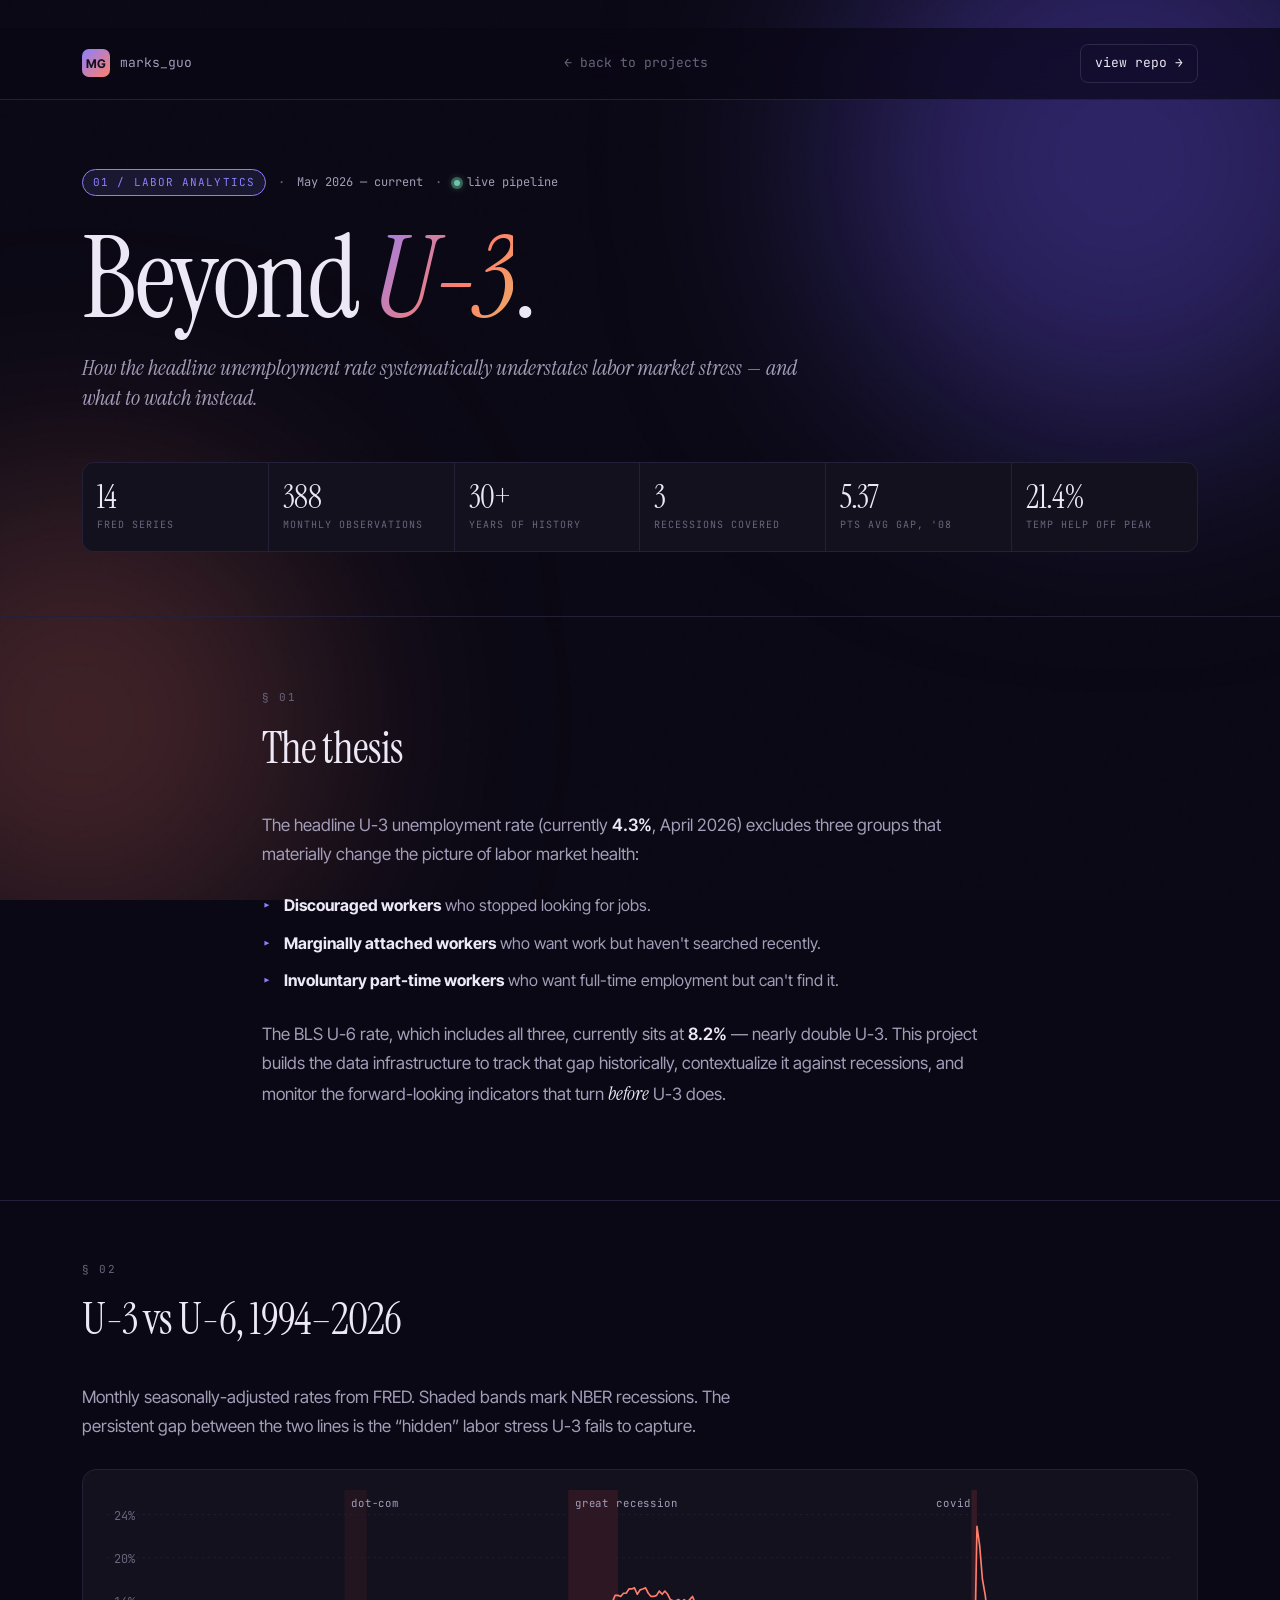
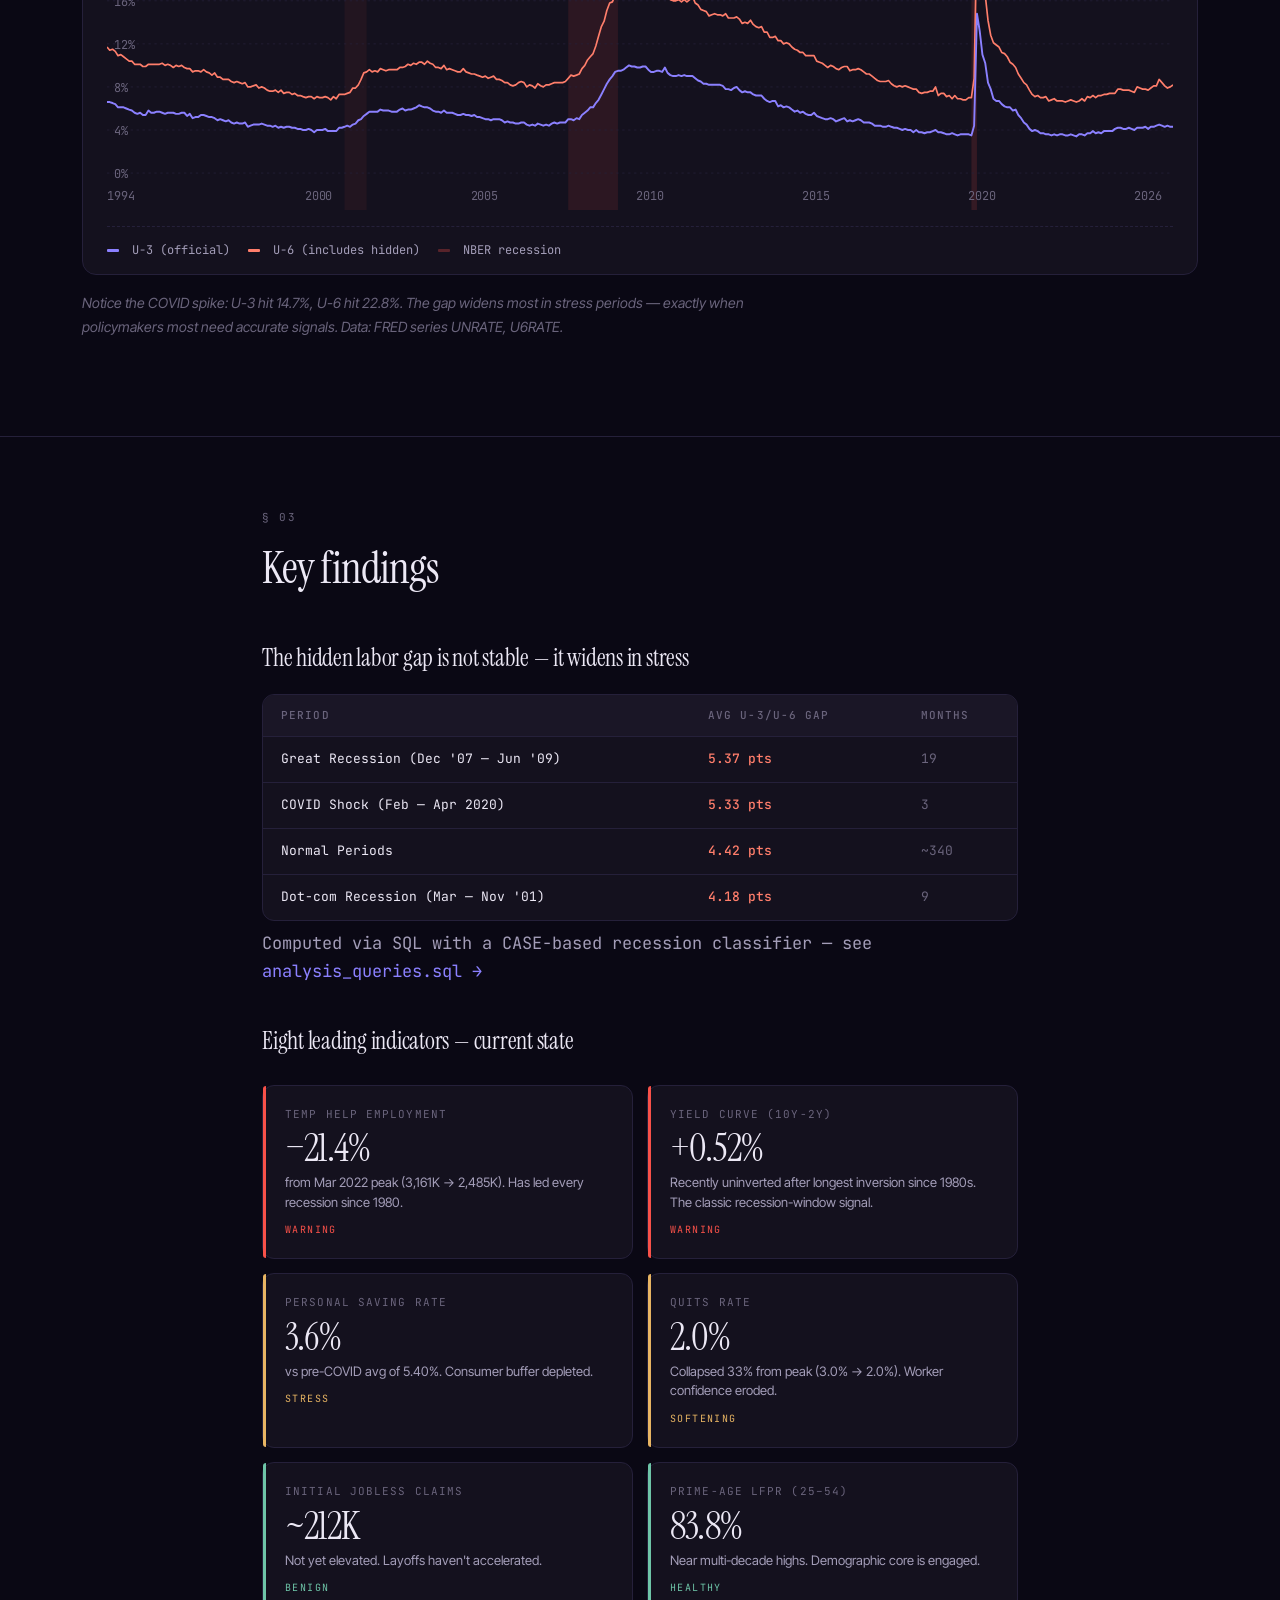
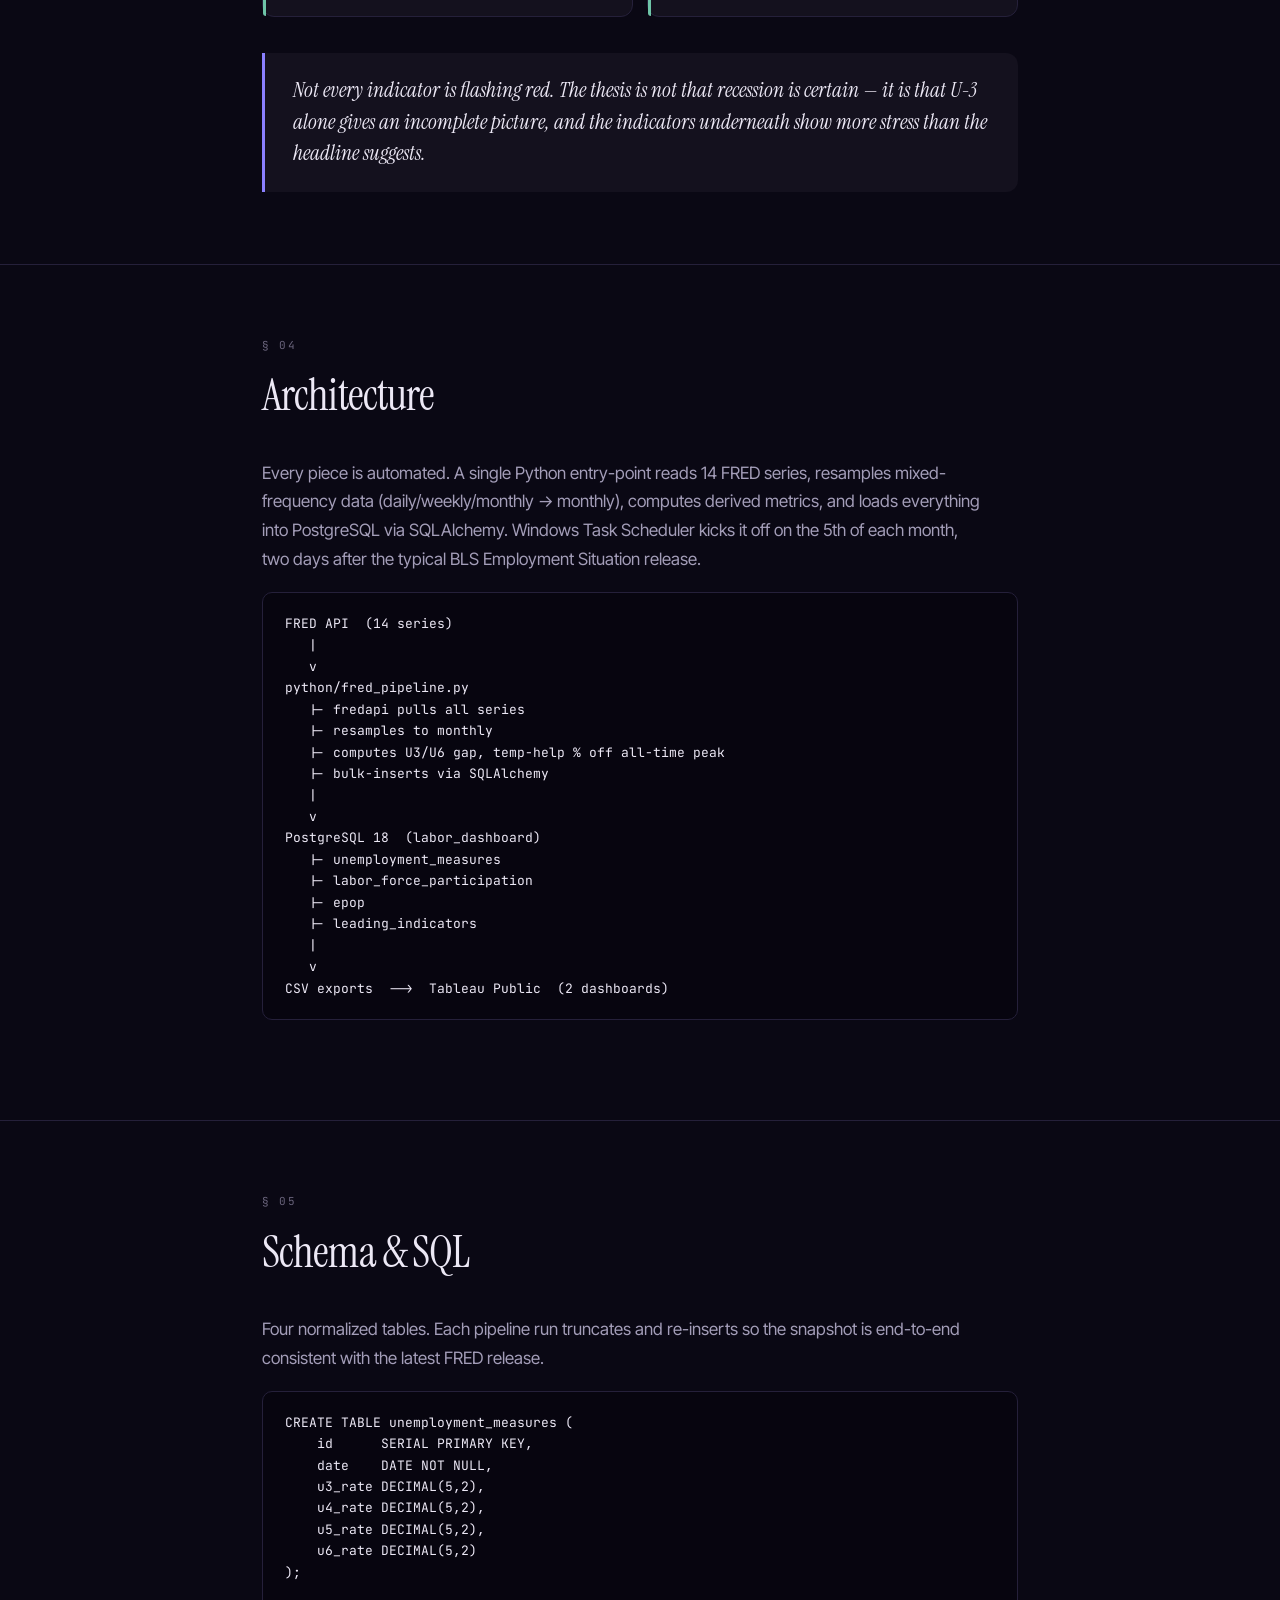
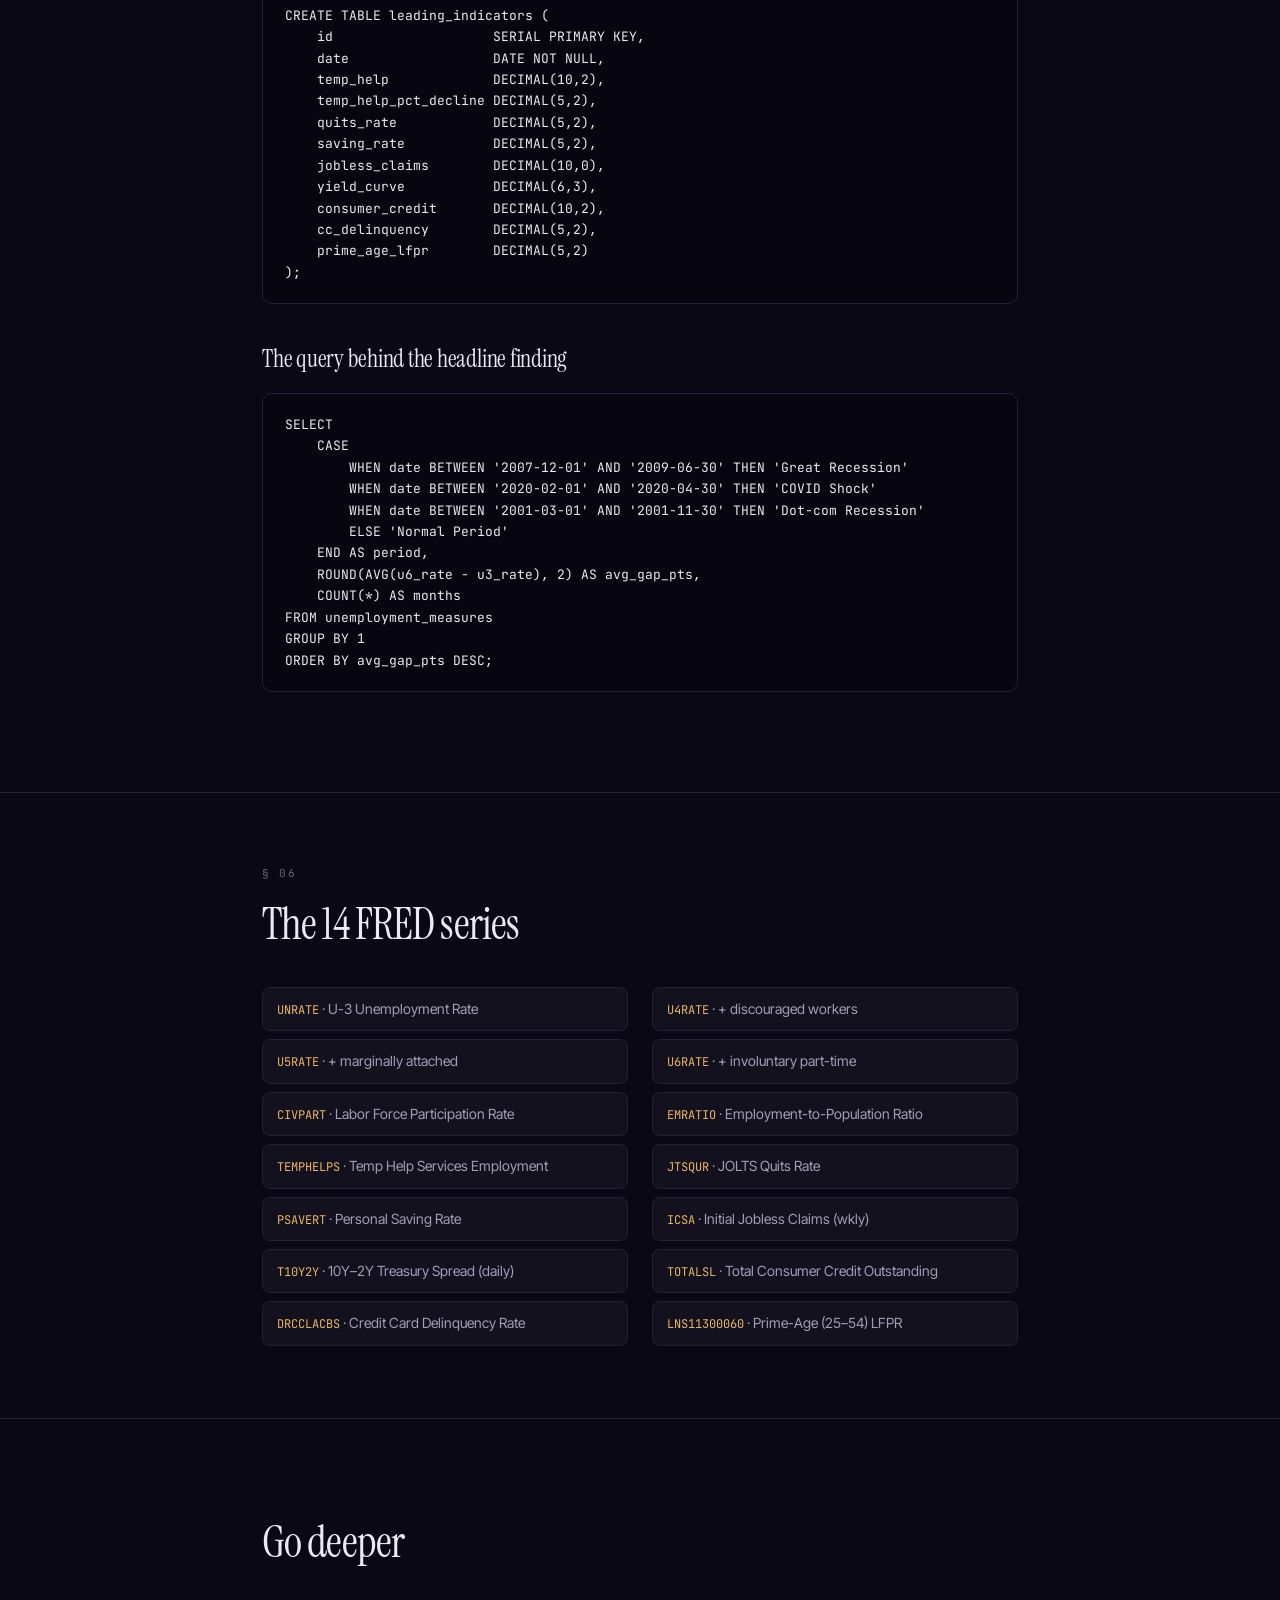
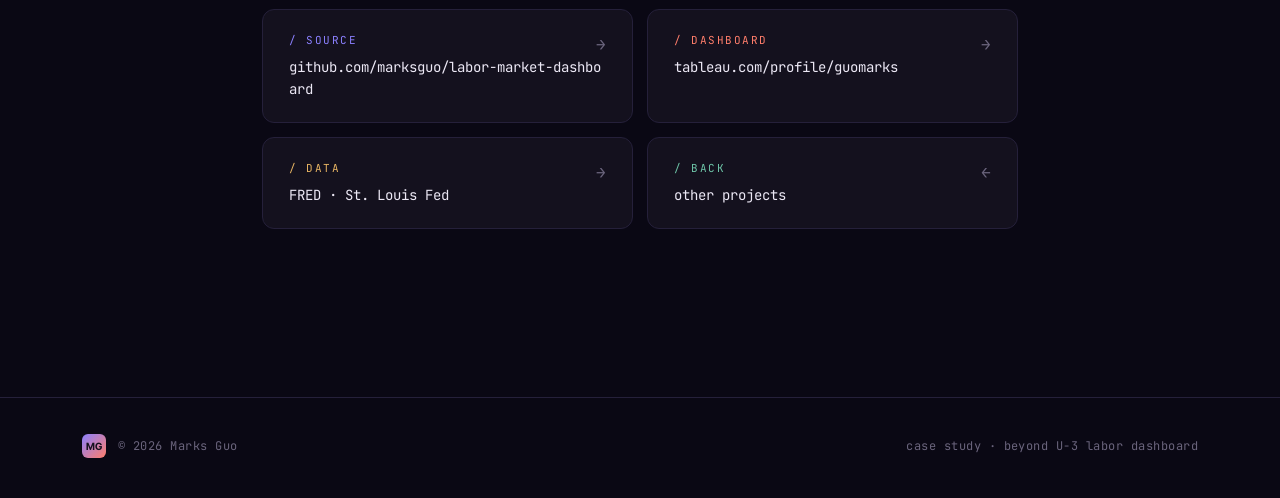
==== labor-dashboard.html @ fbcf2ec6 "Add Labor Dashboard case study + real data sparklines - New labor-dashboard.html case-study page wit" ====
<!doctype html>
<html lang="en">
<head>
<meta charset="utf-8" />
<meta name="viewport" content="width=device-width, initial-scale=1" />
<title>Beyond U-3: Labor Market Dashboard — Marks Guo</title>
<meta name="description" content="Case study: how the U-3 unemployment rate systematically understates labor market stress. Automated FRED → PostgreSQL pipeline tracking 14 economic series across 30+ years." />

<link rel="preconnect" href="https://fonts.googleapis.com" />
<link rel="preconnect" href="https://fonts.gstatic.com" crossorigin />
<link href="https://fonts.googleapis.com/css2?family=Instrument+Serif:ital@0;1&family=Inter+Tight:wght@400;500;600;700;800&family=JetBrains+Mono:wght@400;500;600&display=swap" rel="stylesheet" />
<link rel="stylesheet" href="styles.css" />
<link rel="stylesheet" href="case.css" />
</head>
<body>

<div class="cursor-glow" aria-hidden="true"></div>
<div class="aurora" aria-hidden="true">
  <div class="aurora-blob a"></div>
  <div class="aurora-blob b"></div>
  <div class="aurora-blob c"></div>
</div>
<div class="grain" aria-hidden="true"></div>

<header class="nav">
  <div class="nav-inner">
    <a href="index.html" class="brand">
      <span class="brand-mark">MG</span>
      <span class="brand-name">marks_guo</span>
    </a>
    <nav class="nav-links">
      <a href="index.html#projects">&larr; back to projects</a>
    </nav>
    <a href="https://github.com/marksguo/labor-market-dashboard" class="nav-cta" target="_blank" rel="noopener">
      <span>view repo</span>
      <span class="arrow">&rarr;</span>
    </a>
  </div>
</header>

<main class="case">

  <!-- HERO -->
  <section class="case-hero">
    <div class="container">
      <div class="case-meta">
        <span class="case-tag" style="--accent: #8b80ff;">01 / labor analytics</span>
        <span class="dot-sep">&middot;</span>
        <span>May 2026 &mdash; current</span>
        <span class="dot-sep">&middot;</span>
        <span><span class="pulse-dot mini"></span> live pipeline</span>
      </div>
      <h1 class="case-title">
        Beyond <em>U-3</em>.
      </h1>
      <p class="case-sub">
        How the headline unemployment rate systematically understates
        labor market stress &mdash; and what to watch instead.
      </p>

      <div class="case-stats">
        <div><span class="case-stat-num">14</span><span class="case-stat-lab">FRED series</span></div>
        <div><span class="case-stat-num">388</span><span class="case-stat-lab">monthly observations</span></div>
        <div><span class="case-stat-num">30+</span><span class="case-stat-lab">years of history</span></div>
        <div><span class="case-stat-num">3</span><span class="case-stat-lab">recessions covered</span></div>
        <div><span class="case-stat-num">5.37</span><span class="case-stat-lab">pts avg gap, '08</span></div>
        <div><span class="case-stat-num">21.4%</span><span class="case-stat-lab">temp help off peak</span></div>
      </div>
    </div>
  </section>


  <!-- THESIS -->
  <section class="case-section">
    <div class="container narrow">
      <span class="case-h-num">&sect; 01</span>
      <h2 class="case-h">The thesis</h2>
      <p>
        The headline U-3 unemployment rate (currently <strong>4.3%</strong>, April 2026)
        excludes three groups that materially change the picture of labor market health:
      </p>
      <ul class="case-list">
        <li><strong>Discouraged workers</strong> who stopped looking for jobs.</li>
        <li><strong>Marginally attached workers</strong> who want work but haven't searched recently.</li>
        <li><strong>Involuntary part-time workers</strong> who want full-time employment but can't find it.</li>
      </ul>
      <p>
        The BLS U-6 rate, which includes all three, currently sits at
        <strong>8.2%</strong> &mdash; nearly double U-3. This project builds the data
        infrastructure to track that gap historically, contextualize it against
        recessions, and monitor the forward-looking indicators that turn
        <em>before</em> U-3 does.
      </p>
    </div>
  </section>


  <!-- MAIN CHART: U-3 vs U-6 -->
  <section class="case-section chart-section">
    <div class="container">
      <header class="chart-head">
        <span class="case-h-num">&sect; 02</span>
        <h2 class="case-h">U-3 vs U-6, 1994&ndash;2026</h2>
        <p class="case-sub-small">
          Monthly seasonally-adjusted rates from FRED. Shaded bands mark NBER recessions.
          The persistent gap between the two lines is the &ldquo;hidden&rdquo; labor stress
          U-3 fails to capture.
        </p>
      </header>

      <div class="chart-wrap">
        <svg class="chart" viewBox="0 0 900 260" preserveAspectRatio="none">
          <defs>
            <linearGradient id="u3Grad" x1="0" y1="0" x2="0" y2="1">
              <stop offset="0%" stop-color="#8b80ff" stop-opacity="0.18"/>
              <stop offset="100%" stop-color="#8b80ff" stop-opacity="0"/>
            </linearGradient>
            <linearGradient id="u6Grad" x1="0" y1="0" x2="0" y2="1">
              <stop offset="0%" stop-color="#ff7e6b" stop-opacity="0.22"/>
              <stop offset="100%" stop-color="#ff7e6b" stop-opacity="0"/>
            </linearGradient>
          </defs>

          <!-- recession bands -->
          <g class="recession-bands">
            <rect x="200.5" y="0" width="18.7"  height="260" fill="#f85149" opacity=".06"/>
            <rect x="389.4" y="0" width="42.0"  height="260" fill="#f85149" opacity=".10"/>
            <rect x="729.8" y="0" width="4.7"   height="260" fill="#f85149" opacity=".14"/>
          </g>

          <!-- y-axis gridlines -->
          <g class="grid" stroke="#25203a" stroke-width="0.6" stroke-dasharray="2,3">
            <line x1="0" y1="20"  x2="900" y2="20"/>   <!-- 24 -->
            <line x1="0" y1="55"  x2="900" y2="55"/>   <!-- 20 -->
            <line x1="0" y1="90"  x2="900" y2="90"/>   <!-- 16 -->
            <line x1="0" y1="125" x2="900" y2="125"/>  <!-- 12 -->
            <line x1="0" y1="160" x2="900" y2="160"/>  <!--  8 -->
            <line x1="0" y1="195" x2="900" y2="195"/>  <!--  4 -->
            <line x1="0" y1="230" x2="900" y2="230"/>  <!--  0 -->
          </g>

          <!-- y-axis labels -->
          <g class="axis-labels" font-family="JetBrains Mono, monospace" font-size="10" fill="#6a647c">
            <text x="6" y="24">24%</text>
            <text x="6" y="59">20%</text>
            <text x="6" y="94">16%</text>
            <text x="6" y="129">12%</text>
            <text x="6" y="164">8%</text>
            <text x="6" y="199">4%</text>
            <text x="6" y="234">0%</text>
          </g>

          <!-- x-axis year labels -->
          <g class="axis-labels" font-family="JetBrains Mono, monospace" font-size="10" fill="#6a647c">
            <text x="0"   y="252">1994</text>
            <text x="167" y="252">2000</text>
            <text x="307" y="252">2005</text>
            <text x="447" y="252">2010</text>
            <text x="587" y="252">2015</text>
            <text x="727" y="252">2020</text>
            <text x="867" y="252">2026</text>
          </g>

          <!-- recession labels -->
          <g class="recession-labels" font-family="JetBrains Mono, monospace" font-size="9" fill="#a39db8">
            <text x="206" y="14">dot-com</text>
            <text x="395" y="14">great recession</text>
            <text x="700" y="14">covid</text>
          </g>

          <!-- U-6 line (drawn first, behind U-3) -->
          <path class="chart-line-u6"
                d="M0.0,127.6 L2.3,130.2 L4.7,129.4 L7.0,131.1 L9.3,134.6 L11.7,133.8 L14.0,135.5 L16.3,137.2 L18.7,139.0 L21.0,139.0 L23.3,141.6 L25.6,141.6 L28.0,141.6 L30.3,143.4 L32.6,143.4 L35.0,141.6 L37.3,141.6 L39.6,141.6 L42.0,141.6 L44.3,141.6 L46.6,140.8 L49.0,142.5 L51.3,141.6 L53.6,142.5 L56.0,144.2 L58.3,142.5 L60.6,143.4 L63.0,142.5 L65.3,144.2 L67.6,145.1 L69.9,145.1 L72.3,147.8 L74.6,146.9 L76.9,146.9 L79.3,147.8 L81.6,146.0 L83.9,147.8 L86.3,148.6 L88.6,150.4 L90.9,148.6 L93.3,152.1 L95.6,152.1 L97.9,153.9 L100.3,153.9 L102.6,153.9 L104.9,155.6 L107.3,156.5 L109.6,155.6 L111.9,156.5 L114.2,157.4 L116.6,156.5 L118.9,160.0 L121.2,160.0 L123.6,159.1 L125.9,158.3 L128.2,160.9 L130.6,160.0 L132.9,160.9 L135.2,162.6 L137.6,163.5 L139.9,163.5 L142.2,162.6 L144.6,164.4 L146.9,162.6 L149.2,165.2 L151.6,164.4 L153.9,164.4 L156.2,166.1 L158.5,165.2 L160.9,167.0 L163.2,167.0 L165.5,167.9 L167.9,168.7 L170.2,167.9 L172.5,167.9 L174.9,169.6 L177.2,167.9 L179.5,168.7 L181.9,168.7 L184.2,167.9 L186.5,168.7 L188.9,170.5 L191.2,167.9 L193.5,169.6 L195.9,166.1 L198.2,166.1 L200.5,166.1 L202.8,165.2 L205.2,164.4 L207.5,160.9 L209.8,160.9 L212.2,158.3 L214.5,153.9 L216.8,148.6 L219.2,147.8 L221.5,146.0 L223.8,147.8 L226.2,146.9 L228.5,147.8 L230.8,145.1 L233.2,146.0 L235.5,146.9 L237.8,146.0 L240.2,146.0 L242.5,146.0 L244.8,146.0 L247.2,144.2 L249.5,144.2 L251.8,143.4 L254.1,141.6 L256.5,142.5 L258.8,140.8 L261.1,141.6 L263.5,139.9 L265.8,139.9 L268.1,141.6 L270.5,139.0 L272.8,140.8 L275.1,141.6 L277.5,144.2 L279.8,144.2 L282.1,145.1 L284.5,142.5 L286.8,146.0 L289.1,145.1 L291.5,146.0 L293.8,146.9 L296.1,147.8 L298.4,147.8 L300.8,145.1 L303.1,147.8 L305.4,148.6 L307.8,149.5 L310.1,149.5 L312.4,150.4 L314.8,151.2 L317.1,152.1 L319.4,151.2 L321.8,153.0 L324.1,152.1 L326.4,151.2 L328.8,153.9 L331.1,153.9 L333.4,154.8 L335.8,156.5 L338.1,156.5 L340.4,158.3 L342.7,159.1 L345.1,158.3 L347.4,156.5 L349.7,155.6 L352.1,156.5 L354.4,160.0 L356.7,158.3 L359.1,159.1 L361.4,160.9 L363.7,157.4 L366.1,159.1 L368.4,160.0 L370.7,158.3 L373.1,158.3 L375.4,157.4 L377.7,156.5 L380.1,156.5 L382.4,156.5 L384.7,156.5 L387.0,155.6 L389.4,153.0 L391.7,150.4 L394.0,151.2 L396.4,150.4 L398.7,149.5 L401.0,145.1 L403.4,142.5 L405.7,138.1 L408.0,135.5 L410.4,132.9 L412.7,126.8 L415.0,118.9 L417.4,111.0 L419.7,106.6 L422.0,97.9 L424.4,91.8 L426.7,90.9 L429.0,85.6 L431.3,85.6 L433.7,86.5 L436.0,83.9 L438.3,83.9 L440.7,80.4 L443.0,80.4 L445.3,79.5 L447.7,84.7 L450.0,81.2 L452.3,80.4 L454.7,79.5 L457.0,83.9 L459.3,86.5 L461.7,86.5 L464.0,85.6 L466.3,82.1 L468.7,84.7 L471.0,82.1 L473.3,84.7 L475.6,89.1 L478.0,90.0 L480.3,90.0 L482.6,89.1 L485.0,90.9 L487.3,89.1 L489.6,90.9 L492.0,89.1 L494.3,86.5 L496.6,91.8 L499.0,93.5 L501.3,97.0 L503.6,97.9 L506.0,98.8 L508.3,102.3 L510.6,101.4 L513.0,100.5 L515.3,101.4 L517.6,101.4 L519.9,102.3 L522.3,100.5 L524.6,104.0 L526.9,104.0 L529.3,104.0 L531.6,103.1 L533.9,104.9 L536.3,108.4 L538.6,107.5 L540.9,108.4 L543.3,105.8 L545.6,109.2 L547.9,111.0 L550.3,111.9 L552.6,111.0 L554.9,115.4 L557.3,115.4 L559.6,119.8 L561.9,119.8 L564.2,118.9 L566.6,122.4 L568.9,122.4 L571.2,125.0 L573.6,124.1 L575.9,125.0 L578.2,127.6 L580.6,129.4 L582.9,130.2 L585.2,132.0 L587.6,132.0 L589.9,134.6 L592.2,134.6 L594.6,134.6 L596.9,134.6 L599.2,139.0 L601.6,139.9 L603.9,140.8 L606.2,142.5 L608.5,144.2 L610.9,142.5 L613.2,143.4 L615.5,145.1 L617.9,146.0 L620.2,144.2 L622.5,143.4 L624.9,143.4 L627.2,146.9 L629.5,146.0 L631.9,146.0 L634.2,145.1 L636.5,146.0 L638.9,147.8 L641.2,149.5 L643.5,149.5 L645.9,151.2 L648.2,153.0 L650.5,154.8 L652.8,155.6 L655.2,155.6 L657.5,155.6 L659.8,154.8 L662.2,157.4 L664.5,159.1 L666.8,160.0 L669.2,159.1 L671.5,160.0 L673.8,159.1 L676.2,160.0 L678.5,160.9 L680.8,161.8 L683.2,161.8 L685.5,164.4 L687.8,165.2 L690.2,164.4 L692.5,164.4 L694.8,163.5 L697.2,163.5 L699.5,160.0 L701.8,167.0 L704.1,165.2 L706.5,165.2 L708.8,167.9 L711.1,167.0 L713.5,169.6 L715.8,167.0 L718.1,169.6 L720.5,169.6 L722.8,170.5 L725.1,170.5 L727.5,168.7 L729.8,168.7 L732.1,153.0 L734.5,29.6 L736.8,45.4 L739.1,72.5 L741.5,85.6 L743.8,105.8 L746.1,118.0 L748.4,124.1 L750.8,125.9 L753.1,127.6 L755.4,132.0 L757.8,132.9 L760.1,135.5 L762.4,139.9 L764.8,141.6 L767.1,144.2 L769.4,149.5 L771.8,153.0 L774.1,156.5 L776.4,158.3 L778.8,162.6 L781.1,166.1 L783.4,167.9 L785.8,167.0 L788.1,168.7 L790.4,168.7 L792.7,167.9 L795.1,171.4 L797.4,170.5 L799.7,169.6 L802.1,171.4 L804.4,171.4 L806.7,171.4 L809.1,172.3 L811.4,171.4 L813.7,170.5 L816.1,171.4 L818.4,172.3 L820.7,171.4 L823.1,169.6 L825.4,171.4 L827.7,167.9 L830.1,168.7 L832.4,167.0 L834.7,168.7 L837.0,167.0 L839.4,167.0 L841.7,166.1 L844.0,166.1 L846.4,165.2 L848.7,165.2 L851.0,165.2 L853.4,161.8 L855.7,161.8 L858.0,162.6 L860.4,162.6 L862.7,162.6 L865.0,163.5 L867.4,164.4 L869.7,160.0 L872.0,160.9 L874.4,161.8 L876.7,161.8 L879.0,162.6 L881.3,160.9 L883.7,159.1 L886.0,159.1 L888.3,153.9 L890.7,156.5 L893.0,159.1 L895.3,160.9 L897.7,160.0 L900.0,158.3"
                fill="none" stroke="#ff7e6b" stroke-width="1.4" stroke-linejoin="round" />

          <!-- U-3 line -->
          <path class="chart-line-u3"
                d="M0.0,172.3 L2.3,172.3 L4.7,173.1 L7.0,174.0 L9.3,176.6 L11.7,176.6 L14.0,176.6 L16.3,177.5 L18.7,178.4 L21.0,179.2 L23.3,181.0 L25.6,181.9 L28.0,181.0 L30.3,182.8 L32.6,182.8 L35.0,179.2 L37.3,181.0 L39.6,181.0 L42.0,180.1 L44.3,180.1 L46.6,181.0 L49.0,181.9 L51.3,181.0 L53.6,181.0 L56.0,181.0 L58.3,181.9 L60.6,181.9 L63.0,181.0 L65.3,181.0 L67.6,183.6 L69.9,181.9 L72.3,185.4 L74.6,184.5 L76.9,184.5 L79.3,182.8 L81.6,182.8 L83.9,183.6 L86.3,184.5 L88.6,184.5 L90.9,185.4 L93.3,187.1 L95.6,186.2 L97.9,187.1 L100.3,188.0 L102.6,187.1 L104.9,188.9 L107.3,189.8 L109.6,188.9 L111.9,189.8 L114.2,189.8 L116.6,188.9 L118.9,192.4 L121.2,191.5 L123.6,190.6 L125.9,190.6 L128.2,190.6 L130.6,189.8 L132.9,190.6 L135.2,191.5 L137.6,191.5 L139.9,192.4 L142.2,191.5 L144.6,193.2 L146.9,192.4 L149.2,193.2 L151.6,192.4 L153.9,192.4 L156.2,193.2 L158.5,193.2 L160.9,194.1 L163.2,194.1 L165.5,195.0 L167.9,195.0 L170.2,194.1 L172.5,195.0 L174.9,196.8 L177.2,195.0 L179.5,195.0 L181.9,195.0 L184.2,194.1 L186.5,195.9 L188.9,195.9 L191.2,195.9 L193.5,195.9 L195.9,193.2 L198.2,193.2 L200.5,192.4 L202.8,191.5 L205.2,192.4 L207.5,190.6 L209.8,189.8 L212.2,187.1 L214.5,186.2 L216.8,183.6 L219.2,181.9 L221.5,180.1 L223.8,180.1 L226.2,180.1 L228.5,180.1 L230.8,178.4 L233.2,179.2 L235.5,179.2 L237.8,179.2 L240.2,180.1 L242.5,180.1 L244.8,180.1 L247.2,178.4 L249.5,177.5 L251.8,179.2 L254.1,178.4 L256.5,178.4 L258.8,177.5 L261.1,176.6 L263.5,174.9 L265.8,175.8 L268.1,176.6 L270.5,176.6 L272.8,177.5 L275.1,179.2 L277.5,180.1 L279.8,180.1 L282.1,181.0 L284.5,179.2 L286.8,181.0 L289.1,181.0 L291.5,181.0 L293.8,181.9 L296.1,182.8 L298.4,182.8 L300.8,181.9 L303.1,182.8 L305.4,182.8 L307.8,183.6 L310.1,182.8 L312.4,184.5 L314.8,184.5 L317.1,185.4 L319.4,186.2 L321.8,186.2 L324.1,187.1 L326.4,186.2 L328.8,186.2 L331.1,186.2 L333.4,187.1 L335.8,188.9 L338.1,188.0 L340.4,188.9 L342.7,188.9 L345.1,189.8 L347.4,189.8 L349.7,188.9 L352.1,188.9 L354.4,190.6 L356.7,191.5 L359.1,190.6 L361.4,191.5 L363.7,189.8 L366.1,190.6 L368.4,191.5 L370.7,190.6 L373.1,191.5 L375.4,189.8 L377.7,188.9 L380.1,189.8 L382.4,188.9 L384.7,188.9 L387.0,188.9 L389.4,186.2 L391.7,186.2 L394.0,187.1 L396.4,185.4 L398.7,186.2 L401.0,182.8 L403.4,181.0 L405.7,179.2 L408.0,176.6 L410.4,176.6 L412.7,173.1 L415.0,170.5 L417.4,166.1 L419.7,161.8 L422.0,157.4 L424.4,153.9 L426.7,151.2 L429.0,147.8 L431.3,146.9 L433.7,146.9 L436.0,146.0 L438.3,144.2 L440.7,142.5 L443.0,143.4 L445.3,143.4 L447.7,144.2 L450.0,144.2 L452.3,143.4 L454.7,143.4 L457.0,146.0 L459.3,147.8 L461.7,147.8 L464.0,146.9 L466.3,146.9 L468.7,147.8 L471.0,144.2 L473.3,148.6 L475.6,150.4 L478.0,151.2 L480.3,151.2 L482.6,150.4 L485.0,151.2 L487.3,150.4 L489.6,151.2 L492.0,151.2 L494.3,151.2 L496.6,153.0 L499.0,154.8 L501.3,155.6 L503.6,157.4 L506.0,157.4 L508.3,158.3 L510.6,158.3 L513.0,158.3 L515.3,158.3 L517.6,158.3 L519.9,159.1 L522.3,161.8 L524.6,161.8 L526.9,162.6 L529.3,160.9 L531.6,160.0 L533.9,162.6 L536.3,164.4 L538.6,163.5 L540.9,164.4 L543.3,164.4 L545.6,166.1 L547.9,167.0 L550.3,167.0 L552.6,167.0 L554.9,169.6 L557.3,171.4 L559.6,172.3 L561.9,171.4 L564.2,171.4 L566.6,175.8 L568.9,174.9 L571.2,176.6 L573.6,175.8 L575.9,176.6 L578.2,178.4 L580.6,180.1 L582.9,179.2 L585.2,181.0 L587.6,180.1 L589.9,181.9 L592.2,182.8 L594.6,182.8 L596.9,181.0 L599.2,183.6 L601.6,184.5 L603.9,185.4 L606.2,186.2 L608.5,186.2 L610.9,185.4 L613.2,186.2 L615.5,188.0 L617.9,187.1 L620.2,186.2 L622.5,185.4 L624.9,188.0 L627.2,187.1 L629.5,188.0 L631.9,187.1 L634.2,186.2 L636.5,187.1 L638.9,188.9 L641.2,188.9 L643.5,188.9 L645.9,189.8 L648.2,191.5 L650.5,191.5 L652.8,191.5 L655.2,192.4 L657.5,192.4 L659.8,191.5 L662.2,192.4 L664.5,193.2 L666.8,193.2 L669.2,194.1 L671.5,195.0 L673.8,194.1 L676.2,195.0 L678.5,195.0 L680.8,196.8 L683.2,195.0 L685.5,196.8 L687.8,196.8 L690.2,197.6 L692.5,196.8 L694.8,196.8 L697.2,195.9 L699.5,195.0 L701.8,196.8 L704.1,196.8 L706.5,197.6 L708.8,198.5 L711.1,198.5 L713.5,197.6 L715.8,198.5 L718.1,199.4 L720.5,198.5 L722.8,198.5 L725.1,198.5 L727.5,198.5 L729.8,199.4 L732.1,191.5 L734.5,100.5 L736.8,114.5 L739.1,133.8 L741.5,140.8 L743.8,156.5 L746.1,161.8 L748.4,169.6 L750.8,171.4 L753.1,171.4 L755.4,174.0 L757.8,175.8 L760.1,176.6 L762.4,176.6 L764.8,179.2 L767.1,178.4 L769.4,182.8 L771.8,185.4 L774.1,188.9 L776.4,190.6 L778.8,194.1 L781.1,195.9 L783.4,195.0 L785.8,195.9 L788.1,197.6 L790.4,197.6 L792.7,198.5 L795.1,198.5 L797.4,199.4 L799.7,198.5 L802.1,199.4 L804.4,198.5 L806.7,198.5 L809.1,199.4 L811.4,199.4 L813.7,198.5 L816.1,199.4 L818.4,200.2 L820.7,198.5 L823.1,198.5 L825.4,199.4 L827.7,197.6 L830.1,197.6 L832.4,195.9 L834.7,197.6 L837.0,196.8 L839.4,197.6 L841.7,195.9 L844.0,195.9 L846.4,195.9 L848.7,195.9 L851.0,194.1 L853.4,193.2 L855.7,193.2 L858.0,194.1 L860.4,194.1 L862.7,193.2 L865.0,194.1 L867.4,195.0 L869.7,193.2 L872.0,193.2 L874.4,193.2 L876.7,192.4 L879.0,194.1 L881.3,192.4 L883.7,192.4 L886.0,191.5 L888.3,190.6 L890.7,191.5 L893.0,192.4 L895.3,191.5 L897.7,192.4 L900.0,192.4"
                fill="none" stroke="#8b80ff" stroke-width="1.6" stroke-linejoin="round" />
        </svg>

        <div class="chart-legend">
          <span><i style="background: #8b80ff;"></i> U-3 (official)</span>
          <span><i style="background: #ff7e6b;"></i> U-6 (includes hidden)</span>
          <span><i style="background: rgba(248,81,73,.3);"></i> NBER recession</span>
        </div>
      </div>

      <p class="chart-caption">
        Notice the COVID spike: U-3 hit 14.7%, U-6 hit 22.8%. The gap widens
        most in stress periods &mdash; exactly when policymakers most need accurate signals.
        Data: FRED series UNRATE, U6RATE.
      </p>
    </div>
  </section>


  <!-- KEY FINDINGS -->
  <section class="case-section">
    <div class="container narrow">
      <span class="case-h-num">&sect; 03</span>
      <h2 class="case-h">Key findings</h2>

      <h3 class="case-sh">The hidden labor gap is not stable &mdash; it widens in stress</h3>
      <div class="findings-table">
        <table>
          <thead>
            <tr><th>Period</th><th>Avg U-3/U-6 gap</th><th>Months</th></tr>
          </thead>
          <tbody>
            <tr><td>Great Recession (Dec '07 &mdash; Jun '09)</td><td>5.37 pts</td><td>19</td></tr>
            <tr><td>COVID Shock (Feb &mdash; Apr 2020)</td><td>5.33 pts</td><td>3</td></tr>
            <tr><td>Normal Periods</td><td>4.42 pts</td><td>~340</td></tr>
            <tr><td>Dot-com Recession (Mar &mdash; Nov '01)</td><td>4.18 pts</td><td>9</td></tr>
          </tbody>
        </table>
      </div>
      <p class="case-aside">
        Computed via SQL with a CASE-based recession classifier &mdash; see
        <a href="https://github.com/marksguo/labor-market-dashboard/blob/main/sql/analysis_queries.sql" target="_blank" rel="noopener">analysis_queries.sql &rarr;</a>
      </p>

      <h3 class="case-sh">Eight leading indicators &mdash; current state</h3>
      <div class="indicators">
        <div class="ind-card" style="--accent: #f85149;">
          <span class="ind-label">Temp Help Employment</span>
          <span class="ind-value">&minus;21.4%</span>
          <span class="ind-note">from Mar 2022 peak (3,161K &rarr; 2,485K). Has led every recession since 1980.</span>
          <span class="ind-status">warning</span>
        </div>
        <div class="ind-card" style="--accent: #f85149;">
          <span class="ind-label">Yield Curve (10Y&minus;2Y)</span>
          <span class="ind-value">+0.52%</span>
          <span class="ind-note">Recently uninverted after longest inversion since 1980s. The classic recession-window signal.</span>
          <span class="ind-status">warning</span>
        </div>
        <div class="ind-card" style="--accent: #e8b563;">
          <span class="ind-label">Personal Saving Rate</span>
          <span class="ind-value">3.6%</span>
          <span class="ind-note">vs pre-COVID avg of 5.40%. Consumer buffer depleted.</span>
          <span class="ind-status">stress</span>
        </div>
        <div class="ind-card" style="--accent: #e8b563;">
          <span class="ind-label">Quits Rate</span>
          <span class="ind-value">2.0%</span>
          <span class="ind-note">Collapsed 33% from peak (3.0% &rarr; 2.0%). Worker confidence eroded.</span>
          <span class="ind-status">softening</span>
        </div>
        <div class="ind-card" style="--accent: #6ec5a8;">
          <span class="ind-label">Initial Jobless Claims</span>
          <span class="ind-value">~212K</span>
          <span class="ind-note">Not yet elevated. Layoffs haven't accelerated.</span>
          <span class="ind-status">benign</span>
        </div>
        <div class="ind-card" style="--accent: #6ec5a8;">
          <span class="ind-label">Prime-Age LFPR (25&ndash;54)</span>
          <span class="ind-value">83.8%</span>
          <span class="ind-note">Near multi-decade highs. Demographic core is engaged.</span>
          <span class="ind-status">healthy</span>
        </div>
      </div>

      <blockquote class="case-quote">
        Not every indicator is flashing red. The thesis is not that recession is
        certain &mdash; it is that U-3 alone gives an incomplete picture, and the
        indicators underneath show more stress than the headline suggests.
      </blockquote>
    </div>
  </section>


  <!-- ARCHITECTURE -->
  <section class="case-section">
    <div class="container narrow">
      <span class="case-h-num">&sect; 04</span>
      <h2 class="case-h">Architecture</h2>
      <p>
        Every piece is automated. A single Python entry-point reads 14 FRED
        series, resamples mixed-frequency data (daily/weekly/monthly &rarr; monthly),
        computes derived metrics, and loads everything into PostgreSQL via
        SQLAlchemy. Windows Task Scheduler kicks it off on the 5th of each
        month, two days after the typical BLS Employment Situation release.
      </p>

      <pre class="case-code">FRED API  (14 series)
   |
   v
python/fred_pipeline.py
   |- fredapi pulls all series
   |- resamples to monthly
   |- computes U3/U6 gap, temp-help % off all-time peak
   |- bulk-inserts via SQLAlchemy
   |
   v
PostgreSQL 18  (labor_dashboard)
   |- unemployment_measures
   |- labor_force_participation
   |- epop
   |- leading_indicators
   |
   v
CSV exports  -->  Tableau Public  (2 dashboards)</pre>
    </div>
  </section>


  <!-- SCHEMA + SQL -->
  <section class="case-section">
    <div class="container narrow">
      <span class="case-h-num">&sect; 05</span>
      <h2 class="case-h">Schema &amp; SQL</h2>
      <p>
        Four normalized tables. Each pipeline run truncates and re-inserts so
        the snapshot is end-to-end consistent with the latest FRED release.
      </p>
      <pre class="case-code">CREATE TABLE unemployment_measures (
    id      SERIAL PRIMARY KEY,
    date    DATE NOT NULL,
    u3_rate DECIMAL(5,2),
    u4_rate DECIMAL(5,2),
    u5_rate DECIMAL(5,2),
    u6_rate DECIMAL(5,2)
);

CREATE TABLE leading_indicators (
    id                    SERIAL PRIMARY KEY,
    date                  DATE NOT NULL,
    temp_help             DECIMAL(10,2),
    temp_help_pct_decline DECIMAL(5,2),
    quits_rate            DECIMAL(5,2),
    saving_rate           DECIMAL(5,2),
    jobless_claims        DECIMAL(10,0),
    yield_curve           DECIMAL(6,3),
    consumer_credit       DECIMAL(10,2),
    cc_delinquency        DECIMAL(5,2),
    prime_age_lfpr        DECIMAL(5,2)
);</pre>

      <h3 class="case-sh">The query behind the headline finding</h3>
      <pre class="case-code">SELECT
    CASE
        WHEN date BETWEEN '2007-12-01' AND '2009-06-30' THEN 'Great Recession'
        WHEN date BETWEEN '2020-02-01' AND '2020-04-30' THEN 'COVID Shock'
        WHEN date BETWEEN '2001-03-01' AND '2001-11-30' THEN 'Dot-com Recession'
        ELSE 'Normal Period'
    END AS period,
    ROUND(AVG(u6_rate - u3_rate), 2) AS avg_gap_pts,
    COUNT(*) AS months
FROM unemployment_measures
GROUP BY 1
ORDER BY avg_gap_pts DESC;</pre>
    </div>
  </section>


  <!-- FRED SERIES -->
  <section class="case-section">
    <div class="container narrow">
      <span class="case-h-num">&sect; 06</span>
      <h2 class="case-h">The 14 FRED series</h2>
      <div class="series-grid">
        <div><code>UNRATE</code> &middot; U-3 Unemployment Rate</div>
        <div><code>U4RATE</code> &middot; +&nbsp;discouraged workers</div>
        <div><code>U5RATE</code> &middot; +&nbsp;marginally attached</div>
        <div><code>U6RATE</code> &middot; +&nbsp;involuntary part-time</div>
        <div><code>CIVPART</code> &middot; Labor Force Participation Rate</div>
        <div><code>EMRATIO</code> &middot; Employment-to-Population Ratio</div>
        <div><code>TEMPHELPS</code> &middot; Temp Help Services Employment</div>
        <div><code>JTSQUR</code> &middot; JOLTS Quits Rate</div>
        <div><code>PSAVERT</code> &middot; Personal Saving Rate</div>
        <div><code>ICSA</code> &middot; Initial Jobless Claims (wkly)</div>
        <div><code>T10Y2Y</code> &middot; 10Y&ndash;2Y Treasury Spread (daily)</div>
        <div><code>TOTALSL</code> &middot; Total Consumer Credit Outstanding</div>
        <div><code>DRCCLACBS</code> &middot; Credit Card Delinquency Rate</div>
        <div><code>LNS11300060</code> &middot; Prime-Age (25&ndash;54) LFPR</div>
      </div>
    </div>
  </section>


  <!-- FOOTER CTA -->
  <section class="case-section case-cta">
    <div class="container narrow">
      <h2 class="case-cta-h">Go deeper</h2>
      <div class="case-links">
        <a class="case-link" style="--accent: #8b80ff;" href="https://github.com/marksguo/labor-market-dashboard" target="_blank" rel="noopener">
          <span class="cl-k">/ source</span>
          <span class="cl-v">github.com/marksguo/labor-market-dashboard</span>
          <span class="cl-arrow">&rarr;</span>
        </a>
        <a class="case-link" style="--accent: #ff7e6b;" href="https://public.tableau.com/app/profile/guomarks" target="_blank" rel="noopener">
          <span class="cl-k">/ dashboard</span>
          <span class="cl-v">tableau.com/profile/guomarks</span>
          <span class="cl-arrow">&rarr;</span>
        </a>
        <a class="case-link" style="--accent: #e8b563;" href="https://fred.stlouisfed.org/" target="_blank" rel="noopener">
          <span class="cl-k">/ data</span>
          <span class="cl-v">FRED &middot; St. Louis Fed</span>
          <span class="cl-arrow">&rarr;</span>
        </a>
        <a class="case-link" style="--accent: #6ec5a8;" href="index.html#projects">
          <span class="cl-k">/ back</span>
          <span class="cl-v">other projects</span>
          <span class="cl-arrow">&larr;</span>
        </a>
      </div>
    </div>
  </section>

</main>

<footer class="footer">
  <div class="container footer-inner">
    <div>
      <span class="footer-mark">MG</span>
      <span>&copy; <span id="year"></span> Marks Guo</span>
    </div>
    <span class="footer-sub">case study &middot; beyond U-3 labor dashboard</span>
  </div>
</footer>

<script src="script.js"></script>
</body>
</html>
---- styles.css ----
/* =================================================================
   marks guo — portfolio
   palette: deep violet-black base, multi-accent system
   ================================================================= */

/* ---- reset ---- */
*, *::before, *::after { box-sizing: border-box; }
html, body { margin: 0; padding: 0; }
img { max-width: 100%; display: block; }
a { color: inherit; text-decoration: none; }
button { font: inherit; }
ul { margin: 0; padding: 0; list-style: none; }

/* ---- tokens ---- */
:root {
  /* surface */
  --bg:        #0a0814;
  --bg-alt:    #07050f;
  --panel:     #14111e;
  --panel-2:   #1a1626;
  --panel-3:   #221c33;
  --border:    #25203a;
  --border-2:  #2f2848;

  /* text */
  --text:      #ece8f5;
  --text-dim:  #a39db8;
  --text-soft: #6a647c;

  /* accents */
  --c-indigo:  #8b80ff;
  --c-coral:   #ff7e6b;
  --c-amber:   #e8b563;
  --c-mint:    #6ec5a8;
  --c-rose:    #e88ab8;
  --c-violet:  #c89eff;
  --c-green:   #7ee787;

  /* type */
  --display: 'Instrument Serif', 'Times New Roman', serif;
  --sans: 'Inter Tight', -apple-system, BlinkMacSystemFont, 'Segoe UI', sans-serif;
  --mono: 'JetBrains Mono', ui-monospace, SFMono-Regular, Menlo, monospace;
}

/* ---- base ---- */
html {
  scroll-behavior: smooth;
  scroll-padding-top: 88px;
}
body {
  font-family: var(--sans);
  background: var(--bg);
  color: var(--text);
  line-height: 1.6;
  -webkit-font-smoothing: antialiased;
  text-rendering: optimizeLegibility;
  overflow-x: hidden;
  position: relative;
}

.container { max-width: 1180px; margin: 0 auto; padding: 0 32px; }

/* =================================================================
   AMBIENT LAYERS: cursor glow, aurora, grain
   ================================================================= */
.cursor-glow {
  position: fixed;
  top: 0; left: 0;
  width: 600px; height: 600px;
  border-radius: 50%;
  background: radial-gradient(circle at center,
    rgba(139,128,255,.12) 0%,
    rgba(139,128,255,.05) 30%,
    transparent 65%);
  pointer-events: none;
  z-index: 1;
  transform: translate(-50%, -50%);
  transition: opacity .3s ease;
  opacity: 0;
  filter: blur(40px);
}

.aurora {
  position: fixed;
  inset: 0;
  z-index: 0;
  pointer-events: none;
  overflow: hidden;
}
.aurora-blob {
  position: absolute;
  border-radius: 50%;
  filter: blur(110px);
  opacity: .35;
  mix-blend-mode: screen;
}
.aurora-blob.a {
  width: 560px; height: 560px;
  background: #6e57ff;
  top: -120px; right: -120px;
  animation: float 24s ease-in-out infinite;
}
.aurora-blob.b {
  width: 480px; height: 480px;
  background: #ff7e6b;
  top: 480px; left: -160px;
  opacity: .22;
  animation: float 28s ease-in-out infinite reverse;
}
.aurora-blob.c {
  width: 520px; height: 520px;
  background: #e8b563;
  top: 1400px; right: -100px;
  opacity: .18;
  animation: float 32s ease-in-out infinite;
}
@keyframes float {
  0%, 100% { transform: translate(0, 0) scale(1); }
  33%      { transform: translate(40px, -30px) scale(1.05); }
  66%      { transform: translate(-30px, 40px) scale(.95); }
}

.grain {
  position: fixed;
  inset: 0;
  z-index: 1;
  pointer-events: none;
  opacity: .04;
  background-image: url("data:image/svg+xml;utf8,<svg viewBox='0 0 200 200' xmlns='http://www.w3.org/2000/svg'><filter id='n'><feTurbulence type='fractalNoise' baseFrequency='.9' numOctaves='3'/><feColorMatrix values='0 0 0 0 1  0 0 0 0 1  0 0 0 0 1  0 0 0 .3 0'/></filter><rect width='200' height='200' filter='url(%23n)'/></svg>");
  mix-blend-mode: overlay;
}

main, .nav, .ticker, .footer { position: relative; z-index: 2; }

/* =================================================================
   TICKER
   ================================================================= */
.ticker {
  position: sticky; top: 0; z-index: 60;
  height: 28px;
  background: var(--bg-alt);
  border-bottom: 1px solid var(--border);
  overflow: hidden;
  font-family: var(--mono);
  font-size: 11px;
}
.ticker-track {
  display: inline-flex;
  gap: 28px;
  padding: 7px 0;
  white-space: nowrap;
  animation: marquee 70s linear infinite;
  will-change: transform;
}
.ticker:hover .ticker-track { animation-play-state: paused; }
@keyframes marquee {
  0%   { transform: translateX(0); }
  100% { transform: translateX(-50%); }
}
.t-item {
  display: inline-flex; align-items: center; gap: 6px;
  color: var(--text-soft);
  letter-spacing: .03em;
  text-transform: uppercase;
}
.t-item strong {
  color: var(--text);
  font-weight: 500;
}
.t-item i {
  width: 0; height: 0;
  display: inline-block;
  border-left: 3.5px solid transparent;
  border-right: 3.5px solid transparent;
  margin-right: 2px;
}
.t-item i.up { border-bottom: 5px solid var(--c-mint); }
.t-item i.dn { border-top:    5px solid var(--c-coral); }

/* =================================================================
   NAV
   ================================================================= */
.nav {
  position: sticky; top: 28px; z-index: 50;
  backdrop-filter: blur(14px) saturate(140%);
  -webkit-backdrop-filter: blur(14px) saturate(140%);
  background: rgba(10,8,20,0.72);
  border-bottom: 1px solid var(--border);
  transition: padding .3s ease;
}
.nav-inner {
  max-width: 1180px; margin: 0 auto;
  padding: 16px 32px;
  display: flex; align-items: center; justify-content: space-between;
  gap: 24px;
}

.brand {
  display: inline-flex; align-items: center; gap: 10px;
  font-family: var(--mono);
  font-size: 13px;
  color: var(--text);
}
.brand-mark {
  display: inline-flex; align-items: center; justify-content: center;
  width: 28px; height: 28px;
  background: linear-gradient(135deg, var(--c-indigo), var(--c-coral));
  color: #14111e;
  font-weight: 700;
  border-radius: 7px;
  font-family: var(--sans);
  letter-spacing: -.02em;
  font-size: 12px;
  transition: transform .35s cubic-bezier(.34,1.56,.64,1);
}
.brand:hover .brand-mark { transform: rotate(-8deg) scale(1.08); }
.brand-name { color: var(--text-dim); }

.nav-links {
  position: relative;
  display: flex; align-items: center; gap: 4px;
  font-family: var(--mono); font-size: 13px;
}
.nav-links a {
  position: relative;
  padding: 8px 14px;
  color: var(--text-soft);
  transition: color .2s ease;
  z-index: 2;
}
.nav-links a:hover { color: var(--text); }
.nav-links a.active { color: var(--text); }
.nav-indicator {
  position: absolute;
  height: 30px; width: 0;
  background: var(--panel-2);
  border: 1px solid var(--border-2);
  border-radius: 8px;
  transition: transform .4s cubic-bezier(.22,1,.36,1),
              width .4s cubic-bezier(.22,1,.36,1),
              opacity .25s ease;
  opacity: 0;
  z-index: 1;
  top: 50%;
  left: 0;
  transform: translateY(-50%);
  pointer-events: none;
}

.nav-cta {
  display: inline-flex; align-items: center; gap: 8px;
  font-family: var(--mono);
  font-size: 13px;
  border: 1px solid var(--border-2);
  padding: 8px 14px;
  border-radius: 8px;
  color: var(--text);
  transition: all .2s ease;
}
.nav-cta:hover {
  border-color: var(--c-indigo);
  color: var(--c-indigo);
  transform: translateY(-1px);
  box-shadow: 0 6px 16px -8px rgba(139,128,255,.4);
}
.nav-cta .arrow { transition: transform .25s ease; }
.nav-cta:hover .arrow { transform: translateY(2px); }

/* =================================================================
   HERO
   ================================================================= */
.hero {
  position: relative;
  padding: 96px 32px 80px;
  max-width: 1180px;
  margin: 0 auto;
  overflow: hidden;
}
.hero-grid {
  display: grid;
  grid-template-columns: 1.35fr 1fr;
  gap: 48px;
  align-items: center;
}

.hero-eyebrow {
  display: inline-flex; align-items: center; gap: 10px;
  font-family: var(--mono); font-size: 13px;
  color: var(--text-dim);
  padding: 7px 14px;
  border: 1px solid var(--border);
  border-radius: 999px;
  background: rgba(20,17,30,.5);
  backdrop-filter: blur(6px);
  margin-bottom: 36px;
}
.hero-eyebrow strong { color: var(--text); font-weight: 500; }
.dot-sep { color: var(--text-soft); }

.pulse-dot {
  width: 8px; height: 8px; border-radius: 50%;
  background: var(--c-mint);
  display: inline-block;
  position: relative;
  box-shadow: 0 0 12px var(--c-mint);
}
.pulse-dot::before {
  content: '';
  position: absolute;
  inset: -3px;
  border-radius: 50%;
  background: var(--c-mint);
  opacity: .4;
  animation: ping 2s cubic-bezier(0,0,.2,1) infinite;
}
.pulse-dot.mini { width: 6px; height: 6px; box-shadow: 0 0 8px var(--c-mint); }
@keyframes ping {
  0%   { transform: scale(.8); opacity: .6; }
  80%  { transform: scale(2.2); opacity: 0; }
  100% { transform: scale(2.4); opacity: 0; }
}

.hero-name {
  font-family: var(--display);
  font-size: clamp(64px, 10vw, 124px);
  line-height: .92;
  letter-spacing: -0.03em;
  font-weight: 400;
  margin: 0 0 28px;
  display: flex;
  gap: .2em;
  flex-wrap: wrap;
}
.hero-name .word {
  display: inline-block;
  opacity: 0;
  transform: translateY(20px);
  animation: word-in .9s cubic-bezier(.22,1,.36,1) forwards;
  animation-delay: var(--d, 0s);
}
.gradient {
  background: linear-gradient(120deg, var(--c-coral) 0%, var(--c-amber) 35%, var(--c-indigo) 75%, var(--c-violet) 100%);
  background-size: 200% 100%;
  -webkit-background-clip: text;
  background-clip: text;
  -webkit-text-fill-color: transparent;
  color: transparent;
  font-style: italic;
  animation: word-in .9s cubic-bezier(.22,1,.36,1) forwards,
             gradient-shift 8s ease-in-out infinite;
  animation-delay: var(--d, 0s), 1s;
}
@keyframes word-in {
  to { opacity: 1; transform: translateY(0); }
}
@keyframes gradient-shift {
  0%, 100% { background-position: 0% 50%; }
  50%      { background-position: 100% 50%; }
}

.hero-rotator {
  font-family: var(--mono);
  font-size: 17px;
  color: var(--text-dim);
  margin: 0 0 28px;
  display: flex; align-items: baseline;
  gap: 6px;
  flex-wrap: wrap;
  height: 28px;
}
.rotator-fixed { color: var(--text-soft); }
.rotator-wrap {
  height: 28px;
  overflow: hidden;
  display: inline-block;
  vertical-align: bottom;
  position: relative;
}
.rotator-list {
  animation: rotate-words 14s steps(5) infinite;
}
.rotator-list li {
  height: 28px;
  line-height: 28px;
  color: var(--text);
}
.rotator-list li:nth-child(1) { color: var(--c-indigo); }
.rotator-list li:nth-child(2) { color: var(--c-coral); }
.rotator-list li:nth-child(3) { color: var(--c-mint); }
.rotator-list li:nth-child(4) { color: var(--c-violet); }
.rotator-list li:nth-child(5) { color: var(--c-amber); }
@keyframes rotate-words {
  0%, 18%   { transform: translateY(0); }
  20%, 38%  { transform: translateY(-28px); }
  40%, 58%  { transform: translateY(-56px); }
  60%, 78%  { transform: translateY(-84px); }
  80%, 100% { transform: translateY(-112px); }
}

.hero-lede {
  max-width: 580px;
  font-size: 17px;
  color: var(--text-dim);
  margin: 0 0 44px;
  line-height: 1.65;
}
.hero-lede em {
  color: var(--text);
  font-style: italic;
  font-family: var(--display);
  font-size: 19px;
  letter-spacing: -.01em;
}

.hero-stats {
  display: grid;
  grid-template-columns: repeat(4, 1fr);
  gap: 14px;
  margin: 0 0 44px;
}
.hero-stats .stat {
  position: relative;
  padding: 18px 16px;
  background: rgba(20,17,30,.6);
  backdrop-filter: blur(6px);
  border: 1px solid var(--border);
  border-radius: 12px;
  display: flex; flex-direction: column; gap: 4px;
  transition: border-color .25s ease, transform .25s ease;
  overflow: hidden;
}
.hero-stats .stat::before {
  content: '';
  position: absolute; inset: 0;
  background: linear-gradient(135deg, transparent 60%, rgba(139,128,255,.08) 100%);
  opacity: 0;
  transition: opacity .25s ease;
}
.hero-stats .stat:hover {
  border-color: var(--border-2);
  transform: translateY(-2px);
}
.hero-stats .stat:hover::before { opacity: 1; }
.stat-num {
  font-family: var(--mono);
  font-size: 26px;
  font-weight: 600;
  color: var(--text);
  letter-spacing: -.02em;
}
.stat-lab {
  font-family: var(--mono);
  font-size: 11px;
  color: var(--text-soft);
  text-transform: uppercase;
  letter-spacing: .08em;
}

.hero-cta { display: flex; gap: 12px; flex-wrap: wrap; }
.btn {
  display: inline-flex; align-items: center; gap: 8px;
  font-family: var(--mono);
  font-size: 13px;
  padding: 13px 22px;
  border-radius: 10px;
  border: 1px solid transparent;
  transition: transform .2s ease, box-shadow .2s ease, background .2s ease, color .2s ease;
  cursor: pointer;
  letter-spacing: .02em;
}
.btn.primary {
  background: linear-gradient(135deg, var(--c-indigo), #6e57ff);
  color: #0a0814;
  font-weight: 600;
  box-shadow: 0 10px 24px -10px rgba(139,128,255,.6);
}
.btn.primary:hover {
  transform: translateY(-2px);
  box-shadow: 0 16px 36px -12px rgba(139,128,255,.7);
}
.btn.primary .btn-arrow { transition: transform .25s cubic-bezier(.34,1.56,.64,1); }
.btn.primary:hover .btn-arrow { transform: translateX(4px); }
.btn.ghost {
  border-color: var(--border-2);
  color: var(--text);
  background: rgba(20,17,30,.5);
  backdrop-filter: blur(6px);
}
.btn.ghost:hover {
  border-color: var(--c-coral);
  color: var(--c-coral);
  transform: translateY(-2px);
}

/* reveal-up base */
.reveal-up {
  opacity: 0;
  transform: translateY(16px);
  animation: reveal-up .9s cubic-bezier(.22,1,.36,1) forwards;
  animation-delay: var(--d, 0s);
}
.reveal { opacity: 0; animation: reveal-in .8s ease forwards; }
@keyframes reveal-up {
  to { opacity: 1; transform: translateY(0); }
}
@keyframes reveal-in {
  to { opacity: 1; }
}

/* hero sigil (SVG chart) */
.hero-sigil {
  display: flex; justify-content: center; align-items: center;
  position: relative;
}
.hero-sigil::before {
  content: '';
  position: absolute;
  inset: -30px;
  border-radius: 50%;
  background: radial-gradient(circle, rgba(139,128,255,.18) 0%, transparent 60%);
  filter: blur(40px);
}
.sigil-svg {
  width: 100%;
  max-width: 380px;
  height: auto;
  position: relative;
  z-index: 1;
}
#sigilLine {
  stroke-dasharray: 1200;
  stroke-dashoffset: 1200;
  animation: draw-line 2.6s ease forwards .8s;
}
.sigil-dots circle {
  opacity: 0;
  animation: dot-in .5s ease forwards;
}
.sigil-dots circle:nth-child(1) { animation-delay: 2.2s; }
.sigil-dots circle:nth-child(2) { animation-delay: 2.6s; }
.sigil-dots circle:nth-child(3) { animation-delay: 3.0s; }
@keyframes draw-line {
  to { stroke-dashoffset: 0; }
}
@keyframes dot-in {
  from { opacity: 0; transform: scale(.4); transform-origin: center; }
  to   { opacity: 1; transform: scale(1); }
}

/* scroll cue */
.scroll-cue {
  position: absolute;
  bottom: 20px; left: 32px;
  display: flex; flex-direction: column; align-items: flex-start;
  gap: 10px;
  font-family: var(--mono);
  font-size: 11px;
  color: var(--text-soft);
  letter-spacing: .14em;
  text-transform: uppercase;
  opacity: 0;
  animation: reveal-in 1s ease 1.4s forwards;
}
.scroll-line {
  width: 1px; height: 48px;
  background: linear-gradient(to bottom, var(--c-indigo), transparent);
  position: relative;
  overflow: hidden;
}
.scroll-line::after {
  content: '';
  position: absolute;
  top: 0; left: 0;
  width: 100%; height: 16px;
  background: linear-gradient(to bottom, var(--text), transparent);
  animation: scroll-drip 2.2s ease-in-out infinite;
}
@keyframes scroll-drip {
  0%   { transform: translateY(-100%); opacity: 0; }
  30%  { opacity: 1; }
  100% { transform: translateY(48px); opacity: 0; }
}

/* =================================================================
   SECTIONS
   ================================================================= */
.section {
  padding: 100px 0;
  border-top: 1px solid var(--border);
  position: relative;
}
.section.alt {
  background: linear-gradient(to bottom, rgba(7,5,15,.4), rgba(7,5,15,.6));
}
.section-head {
  margin-bottom: 56px;
  display: flex; align-items: baseline; gap: 16px; flex-wrap: wrap;
}
.section-num {
  font-family: var(--mono);
  font-size: 12px;
  color: var(--text-soft);
  letter-spacing: .12em;
  text-transform: uppercase;
}
.section-h {
  font-family: var(--display);
  font-size: clamp(34px, 4.5vw, 48px);
  font-weight: 400;
  letter-spacing: -.02em;
  margin: 0;
  color: var(--text);
}
.hash { color: var(--c-indigo); margin-right: 6px; font-family: var(--mono); font-size: .7em; vertical-align: middle; }
.section-sub {
  color: var(--text-dim);
  font-size: 15px;
  margin: 8px 0 0;
  width: 100%;
}

/* =================================================================
   ABOUT
   ================================================================= */
.two-col {
  display: grid;
  grid-template-columns: 1.4fr 1fr;
  gap: 64px;
  align-items: start;
}
.prose p { margin: 0 0 18px; color: var(--text-dim); font-size: 16px; }
.prose p strong { color: var(--text); font-weight: 600; }
.prose .lead { font-size: 18px; line-height: 1.65; color: var(--text); }
.prose .lead strong { color: var(--c-indigo); }

.now-box {
  margin-top: 32px;
  padding: 22px 24px;
  background: var(--panel);
  border: 1px solid var(--border);
  border-radius: 12px;
  position: relative;
  overflow: hidden;
}
.now-box::before {
  content: '';
  position: absolute;
  top: 0; left: 0;
  width: 3px; height: 100%;
  background: linear-gradient(to bottom, var(--c-indigo), var(--c-coral), var(--c-amber), var(--c-mint));
}
.now-label {
  font-family: var(--mono);
  font-size: 11px;
  color: var(--text-soft);
  text-transform: uppercase;
  letter-spacing: .14em;
  display: block;
  margin-bottom: 12px;
}
.now-list li {
  display: flex; align-items: center; gap: 10px;
  font-size: 14.5px;
  color: var(--text-dim);
  padding: 5px 0;
}
.now-list li em { color: var(--text); font-style: italic; }
.now-list .dot {
  width: 6px; height: 6px; border-radius: 50%;
  flex-shrink: 0;
}
.now-list .dot.c1 { background: var(--c-indigo); box-shadow: 0 0 8px var(--c-indigo); }
.now-list .dot.c2 { background: var(--c-coral);  box-shadow: 0 0 8px var(--c-coral); }
.now-list .dot.c3 { background: var(--c-amber);  box-shadow: 0 0 8px var(--c-amber); }
.now-list .dot.c4 { background: var(--c-mint);   box-shadow: 0 0 8px var(--c-mint); }

.profile-card {
  background: var(--panel);
  border: 1px solid var(--border);
  border-radius: 14px;
  padding: 4px 0 8px;
  font-family: var(--mono);
  font-size: 13px;
  position: sticky;
  top: 100px;
}
.card-head {
  display: flex; align-items: center; gap: 14px;
  padding: 20px;
  border-bottom: 1px solid var(--border);
}
.card-mark {
  display: inline-flex; align-items: center; justify-content: center;
  width: 44px; height: 44px;
  background: linear-gradient(135deg, var(--c-indigo), var(--c-coral));
  color: #14111e;
  font-family: var(--sans);
  font-weight: 700;
  border-radius: 10px;
  font-size: 16px;
  letter-spacing: -.02em;
}
.card-title { color: var(--text); font-family: var(--sans); font-weight: 600; font-size: 15px; }
.card-sub   { color: var(--text-soft); font-size: 11.5px; margin-top: 2px; }
.card-row {
  display: flex; justify-content: space-between; align-items: center;
  padding: 9px 20px;
  border-bottom: 1px dashed var(--border);
  font-size: 12.5px;
}
.card-row:last-child { border-bottom: 0; }
.card-k { color: var(--text-soft); }
.card-v { color: var(--text); display: inline-flex; align-items: center; gap: 6px; }
.card-v em { color: var(--text-soft); font-style: italic; font-size: 11px; }

/* =================================================================
   PROJECTS
   ================================================================= */
.project {
  --accent: var(--c-indigo);
  --accent-soft: rgba(139,128,255,.14);
  position: relative;
  background: var(--panel);
  border: 1px solid var(--border);
  border-radius: 18px;
  padding: 32px 32px 28px;
  margin-bottom: 24px;
  overflow: hidden;
  transition: transform .35s cubic-bezier(.22,1,.36,1), border-color .25s ease;
}
.project::before {
  content: '';
  position: absolute;
  top: 0; left: 0;
  width: 4px; height: 100%;
  background: var(--accent);
  opacity: .8;
  transition: width .3s ease, opacity .3s ease;
}
.project:hover {
  border-color: var(--border-2);
  transform: translateY(-3px);
}
.project:hover::before {
  width: 6px;
  opacity: 1;
}
.project-glow {
  position: absolute;
  top: 0; right: 0;
  width: 320px; height: 320px;
  background: radial-gradient(circle, var(--accent-soft) 0%, transparent 65%);
  opacity: 0;
  transition: opacity .4s ease;
  pointer-events: none;
}
.project:hover .project-glow { opacity: 1; }

.project-head {
  display: flex;
  align-items: flex-start;
  justify-content: space-between;
  gap: 20px;
  margin-bottom: 18px;
}
.project-headl { flex: 1; min-width: 0; }
.project-num {
  font-family: var(--mono);
  color: var(--accent);
  font-size: 11px;
  letter-spacing: .14em;
  text-transform: uppercase;
  display: inline-block;
  margin-bottom: 8px;
  padding: 4px 10px;
  border: 1px solid var(--accent);
  border-radius: 999px;
  background: var(--accent-soft);
}
.project h3 {
  font-family: var(--display);
  font-size: 30px;
  font-weight: 400;
  margin: 0 0 10px;
  letter-spacing: -.02em;
  color: var(--text);
  line-height: 1.15;
}
.project-tags {
  display: flex; flex-wrap: wrap; gap: 6px;
  margin: 0;
}
.tag {
  font-family: var(--mono);
  font-size: 11px;
  padding: 3px 9px;
  background: var(--panel-2);
  border: 1px solid var(--border);
  border-radius: 5px;
  color: var(--text-dim);
  letter-spacing: .02em;
}
.project-when {
  font-family: var(--mono);
  font-size: 12px;
  color: var(--text-soft);
  white-space: nowrap;
  padding-top: 8px;
  letter-spacing: .04em;
}
.project-desc {
  color: var(--text-dim);
  margin: 0 0 18px;
  font-size: 16px;
  line-height: 1.65;
  max-width: 760px;
}
.project-desc em {
  color: var(--text);
  font-family: var(--display);
  font-style: italic;
  font-size: 18px;
}
.project-desc b, .project-desc strong { color: var(--text); font-weight: 600; }

.project-body {
  display: grid;
  grid-template-columns: 1.3fr 1fr;
  gap: 28px;
  align-items: start;
  margin-bottom: 22px;
}

.project-points { margin: 0; }
.project-points li {
  position: relative;
  padding: 7px 0 7px 22px;
  color: var(--text-dim);
  font-size: 14.5px;
  line-height: 1.55;
}
.project-points li::before {
  content: '▸';
  position: absolute; left: 0; top: 7px;
  color: var(--accent);
  font-family: var(--mono);
}
.project-points li b, .project-points li strong { color: var(--text); font-weight: 600; }
.project-points li code {
  font-family: var(--mono); font-size: 12.5px;
  background: var(--panel-2);
  padding: 1px 6px;
  border-radius: 4px;
  color: var(--accent);
  border: 1px solid var(--border);
}

/* mini-viz panels */
.project-viz {
  background: var(--panel-2);
  border: 1px solid var(--border);
  border-radius: 12px;
  padding: 16px;
}
.project-viz.horizontal {
  display: grid;
  grid-template-columns: repeat(4, 1fr);
  gap: 12px;
  background: transparent;
  border: 0;
  padding: 0;
  margin-bottom: 20px;
}
.metric-card {
  background: var(--panel-2);
  border: 1px solid var(--border);
  border-radius: 10px;
  padding: 16px 14px;
  display: flex; flex-direction: column; gap: 4px;
  transition: border-color .25s ease, transform .25s ease;
}
.metric-card:hover { border-color: var(--accent); transform: translateY(-2px); }
.metric-k {
  font-family: var(--mono);
  font-size: 10px;
  color: var(--text-soft);
  text-transform: uppercase;
  letter-spacing: .14em;
}
.metric-v {
  font-family: var(--display);
  font-size: 28px;
  color: var(--text);
  letter-spacing: -.02em;
  line-height: 1;
  margin: 2px 0;
}
.metric-sub {
  font-family: var(--mono);
  font-size: 11px;
  color: var(--text-dim);
}

.viz-head {
  display: flex; justify-content: space-between; align-items: center;
  margin-bottom: 12px;
  padding-bottom: 10px;
  border-bottom: 1px dashed var(--border);
}
.viz-title {
  font-family: var(--mono);
  font-size: 11px;
  color: var(--text-soft);
  text-transform: uppercase;
  letter-spacing: .12em;
}
.viz-dot {
  font-family: var(--mono);
  font-size: 11px;
  color: var(--c-mint);
  letter-spacing: .05em;
}

.spark-wrap { display: flex; flex-direction: column; gap: 6px; }
.spark-row {
  display: grid;
  grid-template-columns: 90px 1fr 64px;
  gap: 10px;
  align-items: center;
  font-family: var(--mono);
  font-size: 12px;
  padding: 4px 0;
}
.spark-lab { color: var(--text-soft); font-size: 11px; text-transform: uppercase; letter-spacing: .08em; }
.spark { height: 26px; width: 100%; overflow: visible; }
.spark-path {
  fill: none;
  stroke-width: 1.6;
  stroke-linecap: round;
  stroke-linejoin: round;
  stroke-dasharray: 320;
  stroke-dashoffset: 320;
  filter: drop-shadow(0 0 4px currentColor);
}
.spark-path.c-blue  { stroke: var(--c-indigo); color: var(--c-indigo); }
.spark-path.c-coral { stroke: var(--c-coral);  color: var(--c-coral); }
.spark-path.c-amber { stroke: var(--c-amber);  color: var(--c-amber); }
.spark-path.c-mint  { stroke: var(--c-mint);   color: var(--c-mint); }
.spark-path.c-rose  { stroke: var(--c-rose);   color: var(--c-rose); }
.spark.drawn .spark-path {
  animation: draw-spark 1.4s cubic-bezier(.22,1,.36,1) forwards;
}
@keyframes draw-spark {
  to { stroke-dashoffset: 0; }
}

.spark-val { color: var(--text); font-size: 12.5px; text-align: right; }
.spark-val.warn { color: var(--c-coral); }
.spark-val.ok   { color: var(--c-mint); }

.project-links {
  display: flex; flex-wrap: wrap; gap: 22px;
  margin-top: 8px;
  font-family: var(--mono); font-size: 13px;
}
.project-links a {
  position: relative;
  color: var(--accent);
  display: inline-flex; align-items: center; gap: 6px;
  padding-bottom: 2px;
  border-bottom: 1px solid transparent;
  transition: border-color .2s ease;
}
.project-links a span { transition: transform .25s ease; }
.project-links a:hover { border-bottom-color: var(--accent); }
.project-links a:hover span { transform: translateX(4px); }

/* =================================================================
   SKILLS
   ================================================================= */
.skills-grid {
  display: grid;
  grid-template-columns: repeat(2, 1fr);
  gap: 18px;
  margin-bottom: 24px;
}
.skill-block {
  --accent: var(--c-indigo);
  background: var(--panel);
  border: 1px solid var(--border);
  border-radius: 14px;
  padding: 24px;
  position: relative;
  overflow: hidden;
  transition: border-color .25s ease, transform .25s ease;
}
.skill-block::before {
  content: '';
  position: absolute;
  top: -1px; left: -1px;
  width: 60px; height: 4px;
  background: var(--accent);
  border-radius: 14px 0 0 0;
}
.skill-block:hover {
  border-color: var(--border-2);
  transform: translateY(-2px);
}
.skill-block h4 {
  margin: 0 0 16px;
  font-family: var(--mono);
  font-size: 12px;
  color: var(--text-soft);
  text-transform: uppercase;
  letter-spacing: .12em;
  font-weight: 500;
}
.chips {
  display: flex; flex-wrap: wrap; gap: 8px;
}
.chips li {
  font-family: var(--mono);
  font-size: 12px;
  padding: 6px 12px;
  background: var(--panel-2);
  border: 1px solid var(--border);
  border-radius: 8px;
  color: var(--text);
  transition: all .2s ease;
  cursor: default;
}
.chips li em { font-style: italic; color: var(--text-soft); font-size: 10.5px; }
.chips li:hover {
  border-color: var(--accent);
  color: var(--accent);
  transform: translateY(-1px);
}

.coursework {
  background: var(--panel);
  border: 1px solid var(--border);
  border-radius: 14px;
  padding: 24px;
}
.coursework h4 {
  margin: 0 0 10px;
  font-family: var(--mono);
  font-size: 12px;
  color: var(--text-soft);
  text-transform: uppercase;
  letter-spacing: .12em;
  font-weight: 500;
}
.coursework p { margin: 0; color: var(--text-dim); font-size: 15px; line-height: 1.7; }

/* =================================================================
   EXPERIENCE (timeline)
   ================================================================= */
.timeline {
  position: relative;
  padding-left: 28px;
}
.timeline::before {
  content: '';
  position: absolute;
  top: 8px; bottom: 8px; left: 8px;
  width: 1px;
  background: linear-gradient(to bottom, var(--c-indigo), var(--c-coral), transparent);
}
.job {
  position: relative;
  background: var(--panel);
  border: 1px solid var(--border);
  border-radius: 14px;
  padding: 28px 28px 22px;
  margin-bottom: 22px;
  transition: border-color .25s ease, transform .25s ease;
}
.job:hover { border-color: var(--border-2); transform: translateY(-2px); }
.timeline-dot {
  --accent: var(--c-indigo);
  position: absolute;
  top: 32px; left: -27px;
  width: 13px; height: 13px;
  border-radius: 50%;
  background: var(--accent);
  box-shadow: 0 0 0 4px var(--bg), 0 0 16px var(--accent);
}
.job-head {
  display: flex;
  justify-content: space-between;
  align-items: flex-start;
  gap: 16px;
  margin-bottom: 14px;
}
.job h3 {
  font-family: var(--display);
  font-size: 24px;
  font-weight: 400;
  margin: 0 0 4px;
  color: var(--text);
  letter-spacing: -.01em;
}
.job-role { margin: 0; color: var(--text-dim); font-size: 14.5px; font-style: italic; }
.job-meta {
  display: flex; flex-direction: column; align-items: flex-end;
  gap: 2px; font-family: var(--mono); font-size: 11px; color: var(--text-soft);
  white-space: nowrap;
  letter-spacing: .04em;
}

/* =================================================================
   CONTACT
   ================================================================= */
.contact-lede {
  color: var(--text-dim);
  font-size: 19px;
  margin: 0 0 40px;
  max-width: 760px;
  line-height: 1.6;
}
.contact-lede em { font-family: var(--display); font-style: italic; color: var(--text); font-size: 21px; }
.contact-lede b, .contact-lede strong { color: var(--text); font-weight: 600; }

.contact-grid {
  display: grid;
  grid-template-columns: repeat(3, 1fr);
  gap: 14px;
}
.contact-card {
  --accent: var(--c-indigo);
  background: var(--panel);
  border: 1px solid var(--border);
  border-radius: 14px;
  padding: 22px 24px;
  display: flex; flex-direction: column; gap: 6px;
  transition: all .25s ease;
  position: relative;
  overflow: hidden;
}
.contact-card::after {
  content: '';
  position: absolute;
  inset: 0;
  background: radial-gradient(circle at 100% 0%, var(--accent), transparent 60%);
  opacity: 0;
  transition: opacity .3s ease;
  pointer-events: none;
}
.contact-card:hover {
  border-color: var(--accent);
  transform: translateY(-3px);
  box-shadow: 0 18px 36px -16px rgba(0,0,0,.6);
}
.contact-card:hover::after { opacity: .08; }
.contact-card.static { cursor: default; }
.contact-card.static:hover { border-color: var(--border); transform: none; box-shadow: none; }
.contact-card.static:hover::after { opacity: 0; }
.cc-k {
  font-family: var(--mono);
  font-size: 11px;
  color: var(--accent);
  text-transform: uppercase;
  letter-spacing: .12em;
}
.cc-v {
  font-family: var(--mono);
  font-size: 14px;
  color: var(--text);
  word-break: break-all;
}
.cc-arrow {
  position: absolute;
  top: 22px; right: 24px;
  color: var(--text-soft);
  transition: transform .25s cubic-bezier(.34,1.56,.64,1), color .25s ease;
  font-family: var(--mono);
}
.contact-card:hover .cc-arrow {
  transform: translate(3px, -3px);
  color: var(--accent);
}

/* =================================================================
   FOOTER
   ================================================================= */
.footer {
  padding: 36px 0 40px;
  border-top: 1px solid var(--border);
}
.footer-inner {
  display: flex; justify-content: space-between; align-items: center;
  font-family: var(--mono); font-size: 12px; color: var(--text-soft);
  letter-spacing: .04em;
}
.footer-inner > div { display: flex; align-items: center; gap: 12px; }
.footer-mark {
  display: inline-flex; align-items: center; justify-content: center;
  width: 24px; height: 24px;
  background: linear-gradient(135deg, var(--c-indigo), var(--c-coral));
  color: #14111e;
  font-family: var(--sans);
  font-weight: 700;
  border-radius: 6px;
  font-size: 10px;
  letter-spacing: -.02em;
}

/* =================================================================
   SCROLL REVEAL (JS-driven)
   ================================================================= */
.observe {
  opacity: 0;
  transform: translateY(24px);
  transition: opacity .8s cubic-bezier(.22,1,.36,1), transform .8s cubic-bezier(.22,1,.36,1);
}
.observe.in-view {
  opacity: 1;
  transform: translateY(0);
}

/* stagger for grid children */
.observe.in-view .stagger > * {
  animation: stagger-in .6s ease forwards;
  opacity: 0;
}
@keyframes stagger-in {
  to { opacity: 1; }
}

/* =================================================================
   RESPONSIVE
   ================================================================= */
@media (max-width: 1000px) {
  .hero-grid { grid-template-columns: 1fr; gap: 40px; }
  .hero-sigil { order: -1; max-width: 360px; margin: 0 auto; }
  .two-col { grid-template-columns: 1fr; gap: 28px; }
  .profile-card { position: static; }
  .project-body { grid-template-columns: 1fr; }
  .project-viz.horizontal { grid-template-columns: repeat(2, 1fr); }
}

@media (max-width: 820px) {
  .nav-links a { display: none; }
  .nav-links a[href="#projects"] { display: inline-block; }
  .nav-links a[href="#contact"] { display: inline-block; }
  .nav-indicator { display: none; }
  .container { padding: 0 24px; }
  .hero { padding: 64px 24px 56px; }
  .hero-stats { grid-template-columns: repeat(2, 1fr); }
  .skills-grid { grid-template-columns: 1fr; }
  .contact-grid { grid-template-columns: 1fr; }
  .project-head, .job-head { flex-direction: column; align-items: flex-start; }
  .project-when { padding-top: 0; }
  .job-meta { align-items: flex-start; flex-direction: row; gap: 12px; }
  .section { padding: 72px 0; }
  .section-head { margin-bottom: 36px; }
  .cursor-glow { display: none; }
}

@media (max-width: 480px) {
  .nav-inner { padding: 14px 20px; }
  .container { padding: 0 20px; }
  .project, .job, .skill-block, .coursework, .now-box {
    padding: 22px 20px;
  }
  .hero-stats { grid-template-columns: 1fr 1fr; }
  .project-viz.horizontal { grid-template-columns: 1fr 1fr; }
  .spark-row { grid-template-columns: 80px 1fr 56px; }
  .scroll-cue { display: none; }
}

/* reduced motion */
@media (prefers-reduced-motion: reduce) {
  *, *::before, *::after {
    animation-duration: .01ms !important;
    animation-iteration-count: 1 !important;
    transition-duration: .01ms !important;
  }
  .cursor-glow, .aurora { display: none !important; }
}
---- case.css ----
/* =================================================================
   case study page — extends styles.css
   ================================================================= */

.case { padding-bottom: 80px; }

/* ---- hero ---- */
.case-hero {
  padding: 96px 0 64px;
  border-bottom: 1px solid var(--border);
}
.case-meta {
  display: inline-flex; align-items: center; gap: 12px;
  font-family: var(--mono); font-size: 12px;
  color: var(--text-dim);
  margin-bottom: 28px;
  flex-wrap: wrap;
}
.case-tag {
  --accent: var(--c-indigo);
  padding: 4px 10px;
  border-radius: 999px;
  background: rgba(139,128,255,.12);
  border: 1px solid var(--accent);
  color: var(--accent);
  letter-spacing: .1em;
  text-transform: uppercase;
  font-size: 11px;
}
.case-title {
  font-family: var(--display);
  font-size: clamp(64px, 9vw, 120px);
  line-height: .94;
  letter-spacing: -.03em;
  margin: 0 0 20px;
  font-weight: 400;
}
.case-title em {
  font-style: italic;
  background: linear-gradient(120deg, var(--c-indigo) 0%, var(--c-coral) 60%, var(--c-amber) 100%);
  -webkit-background-clip: text;
  background-clip: text;
  -webkit-text-fill-color: transparent;
  color: transparent;
}
.case-sub {
  font-size: 22px;
  font-family: var(--display);
  font-style: italic;
  color: var(--text-dim);
  max-width: 720px;
  margin: 0 0 48px;
  line-height: 1.4;
}

.case-stats {
  display: grid;
  grid-template-columns: repeat(6, 1fr);
  gap: 1px;
  background: var(--border);
  border: 1px solid var(--border);
  border-radius: 12px;
  overflow: hidden;
}
.case-stats > div {
  background: var(--panel);
  padding: 18px 14px;
  display: flex; flex-direction: column; gap: 4px;
}
.case-stat-num {
  font-family: var(--display);
  font-size: 32px;
  line-height: 1;
  letter-spacing: -.02em;
  color: var(--text);
}
.case-stat-lab {
  font-family: var(--mono);
  font-size: 10px;
  color: var(--text-soft);
  text-transform: uppercase;
  letter-spacing: .1em;
}

/* ---- sections ---- */
.case-section {
  padding: 72px 0;
  border-bottom: 1px solid var(--border);
}
.container.narrow { max-width: 820px; }

.case-h-num {
  font-family: var(--mono);
  font-size: 11px;
  color: var(--text-soft);
  letter-spacing: .14em;
  text-transform: uppercase;
  display: block;
  margin-bottom: 6px;
}
.case-h {
  font-family: var(--display);
  font-size: clamp(32px, 4vw, 44px);
  font-weight: 400;
  letter-spacing: -.02em;
  margin: 0 0 28px;
  color: var(--text);
}
.case-sh {
  font-family: var(--display);
  font-size: 24px;
  font-weight: 400;
  margin: 36px 0 14px;
  color: var(--text);
  letter-spacing: -.01em;
}
.case-sub-small {
  color: var(--text-dim);
  font-size: 15px;
  margin: 8px 0 0;
  max-width: 720px;
}

.case-section p {
  color: var(--text-dim);
  font-size: 17px;
  line-height: 1.7;
  margin: 0 0 18px;
  max-width: 720px;
}
.case-section p strong { color: var(--text); font-weight: 600; }
.case-section p em     { font-family: var(--display); color: var(--text); font-style: italic; font-size: 19px; }

.case-list {
  margin: 0 0 20px;
  padding-left: 22px;
  list-style: none;
}
.case-list li {
  position: relative;
  padding: 6px 0;
  color: var(--text-dim);
  font-size: 16px;
}
.case-list li::before {
  content: '▸';
  position: absolute; left: -22px; top: 6px;
  color: var(--c-indigo);
  font-family: var(--mono);
}
.case-list li strong { color: var(--text); }

.case-aside {
  font-family: var(--mono);
  font-size: 13px;
  color: var(--text-soft);
  margin: 18px 0 36px;
}
.case-aside a {
  color: var(--c-indigo);
  border-bottom: 1px dashed transparent;
  transition: border-color .2s ease;
}
.case-aside a:hover { border-bottom-color: var(--c-indigo); }

.case-quote {
  margin: 36px 0 0;
  padding: 22px 28px;
  border-left: 3px solid var(--c-indigo);
  background: var(--panel);
  font-family: var(--display);
  font-style: italic;
  font-size: 21px;
  color: var(--text);
  line-height: 1.5;
  border-radius: 0 12px 12px 0;
}

/* ---- chart ---- */
.chart-section { padding: 60px 0 80px; }
.chart-head { margin-bottom: 28px; }
.chart-wrap {
  background: var(--panel);
  border: 1px solid var(--border);
  border-radius: 14px;
  padding: 20px 24px 14px;
  margin-top: 8px;
  overflow: hidden;
}
.chart {
  width: 100%;
  height: 320px;
  display: block;
}
.chart-line-u3, .chart-line-u6 {
  stroke-dasharray: 4000;
  stroke-dashoffset: 4000;
  animation: chart-draw 2.4s cubic-bezier(.22,1,.36,1) forwards;
}
.chart-line-u6 { animation-delay: .3s; }
@keyframes chart-draw {
  to { stroke-dashoffset: 0; }
}

.chart-legend {
  display: flex; gap: 18px; flex-wrap: wrap;
  margin-top: 16px;
  padding-top: 14px;
  border-top: 1px dashed var(--border);
  font-family: var(--mono); font-size: 12px;
  color: var(--text-dim);
}
.chart-legend i {
  display: inline-block;
  width: 12px; height: 2.4px;
  vertical-align: middle;
  margin-right: 6px;
  border-radius: 1px;
}
.chart-caption {
  font-size: 14px !important;
  color: var(--text-soft) !important;
  margin-top: 16px !important;
  font-style: italic;
}

/* ---- findings ---- */
.findings-table {
  background: var(--panel);
  border: 1px solid var(--border);
  border-radius: 12px;
  overflow: hidden;
  margin: 16px 0 8px;
}
.findings-table table {
  width: 100%;
  border-collapse: collapse;
  font-family: var(--mono);
  font-size: 13px;
}
.findings-table th, .findings-table td {
  padding: 12px 18px;
  text-align: left;
}
.findings-table th {
  background: var(--panel-2);
  color: var(--text-soft);
  font-weight: 500;
  font-size: 11px;
  text-transform: uppercase;
  letter-spacing: .1em;
  border-bottom: 1px solid var(--border);
}
.findings-table td { color: var(--text); border-bottom: 1px solid var(--border); }
.findings-table tr:last-child td { border-bottom: 0; }
.findings-table td:nth-child(2) { color: var(--c-coral); font-weight: 500; }
.findings-table td:nth-child(3) { color: var(--text-soft); }

/* ---- indicator cards ---- */
.indicators {
  display: grid;
  grid-template-columns: repeat(2, 1fr);
  gap: 14px;
  margin: 24px 0;
}
.ind-card {
  --accent: var(--c-indigo);
  background: var(--panel);
  border: 1px solid var(--border);
  border-radius: 12px;
  padding: 20px 22px;
  position: relative;
  display: flex; flex-direction: column; gap: 6px;
}
.ind-card::before {
  content: '';
  position: absolute;
  left: 0; top: 0;
  width: 3px; height: 100%;
  background: var(--accent);
  border-radius: 12px 0 0 12px;
}
.ind-label {
  font-family: var(--mono);
  font-size: 11px;
  color: var(--text-soft);
  text-transform: uppercase;
  letter-spacing: .1em;
}
.ind-value {
  font-family: var(--display);
  font-size: 38px;
  line-height: 1;
  letter-spacing: -.02em;
  color: var(--text);
}
.ind-note {
  font-size: 13px;
  color: var(--text-dim);
  line-height: 1.5;
}
.ind-status {
  font-family: var(--mono);
  font-size: 10px;
  color: var(--accent);
  letter-spacing: .14em;
  text-transform: uppercase;
  margin-top: 4px;
}

/* ---- code ---- */
.case-code {
  background: #07050f;
  border: 1px solid var(--border);
  border-radius: 10px;
  padding: 20px 22px;
  font-family: var(--mono);
  font-size: 13px;
  color: var(--text);
  line-height: 1.65;
  overflow-x: auto;
  margin: 14px 0 28px;
}

/* ---- series grid ---- */
.series-grid {
  display: grid;
  grid-template-columns: 1fr 1fr;
  gap: 8px 24px;
  margin-top: 16px;
}
.series-grid > div {
  padding: 10px 14px;
  background: var(--panel);
  border: 1px solid var(--border);
  border-radius: 8px;
  font-size: 14px;
  color: var(--text-dim);
}
.series-grid code {
  font-family: var(--mono);
  font-size: 12px;
  color: var(--c-amber);
  background: transparent;
}

/* ---- CTA links ---- */
.case-cta { padding: 88px 0; border-bottom: 0; }
.case-cta-h {
  font-family: var(--display);
  font-size: 44px;
  font-weight: 400;
  letter-spacing: -.02em;
  margin: 0 0 32px;
  color: var(--text);
}
.case-links {
  display: grid;
  grid-template-columns: 1fr 1fr;
  gap: 14px;
}
.case-link {
  --accent: var(--c-indigo);
  position: relative;
  background: var(--panel);
  border: 1px solid var(--border);
  border-radius: 12px;
  padding: 22px 26px;
  display: flex; flex-direction: column; gap: 6px;
  transition: all .25s ease;
}
.case-link:hover {
  border-color: var(--accent);
  transform: translateY(-2px);
  box-shadow: 0 12px 28px -16px rgba(0,0,0,.6);
}
.cl-k {
  font-family: var(--mono);
  font-size: 11px;
  color: var(--accent);
  text-transform: uppercase;
  letter-spacing: .14em;
}
.cl-v {
  font-family: var(--mono);
  font-size: 14px;
  color: var(--text);
  word-break: break-all;
}
.cl-arrow {
  position: absolute;
  top: 22px; right: 26px;
  font-family: var(--mono);
  color: var(--text-soft);
  transition: transform .25s cubic-bezier(.34,1.56,.64,1), color .25s ease;
}
.case-link:hover .cl-arrow {
  color: var(--accent);
  transform: translate(3px, -3px);
}

/* ---- responsive ---- */
@media (max-width: 900px) {
  .case-stats { grid-template-columns: repeat(3, 1fr); }
  .indicators { grid-template-columns: 1fr; }
  .case-links { grid-template-columns: 1fr; }
  .series-grid { grid-template-columns: 1fr; }
}
@media (max-width: 560px) {
  .case-stats { grid-template-columns: repeat(2, 1fr); }
  .chart-wrap { padding: 14px 14px 10px; overflow-x: auto; }
  .chart { min-width: 720px; }
}
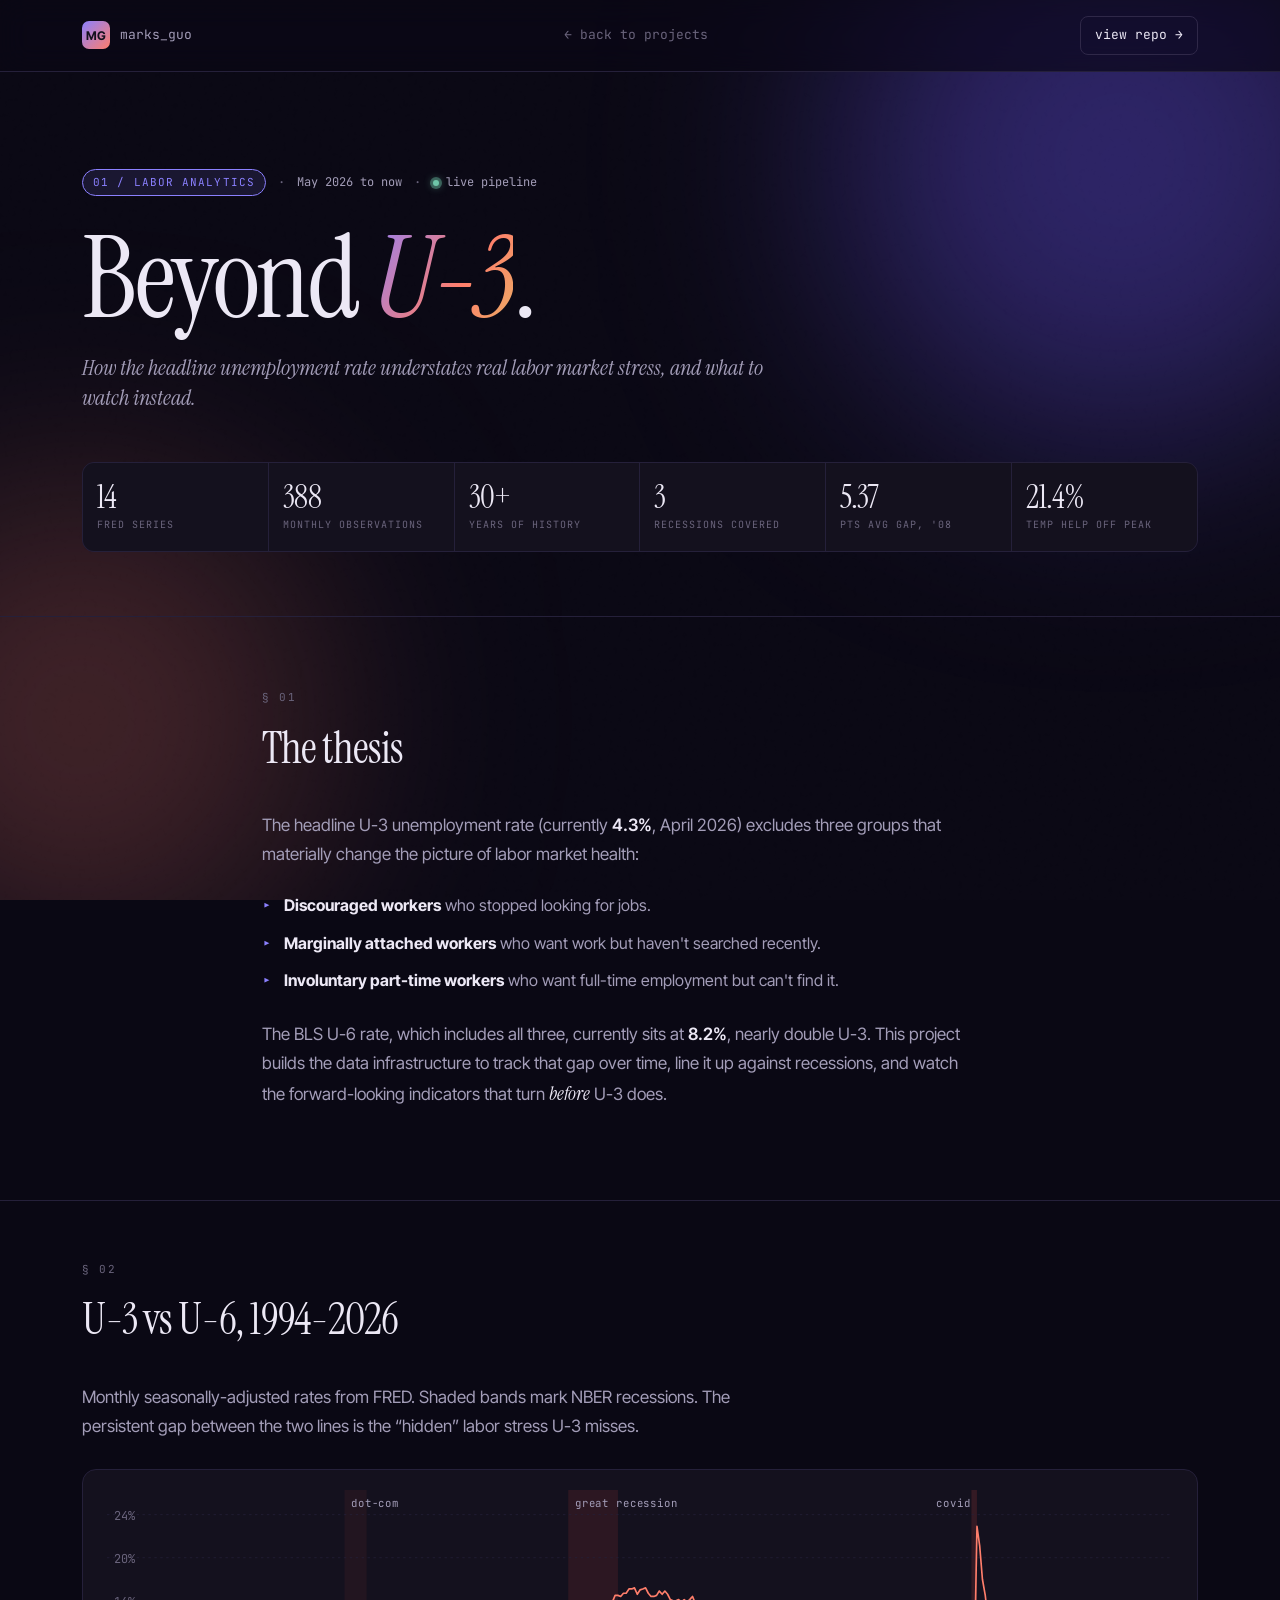
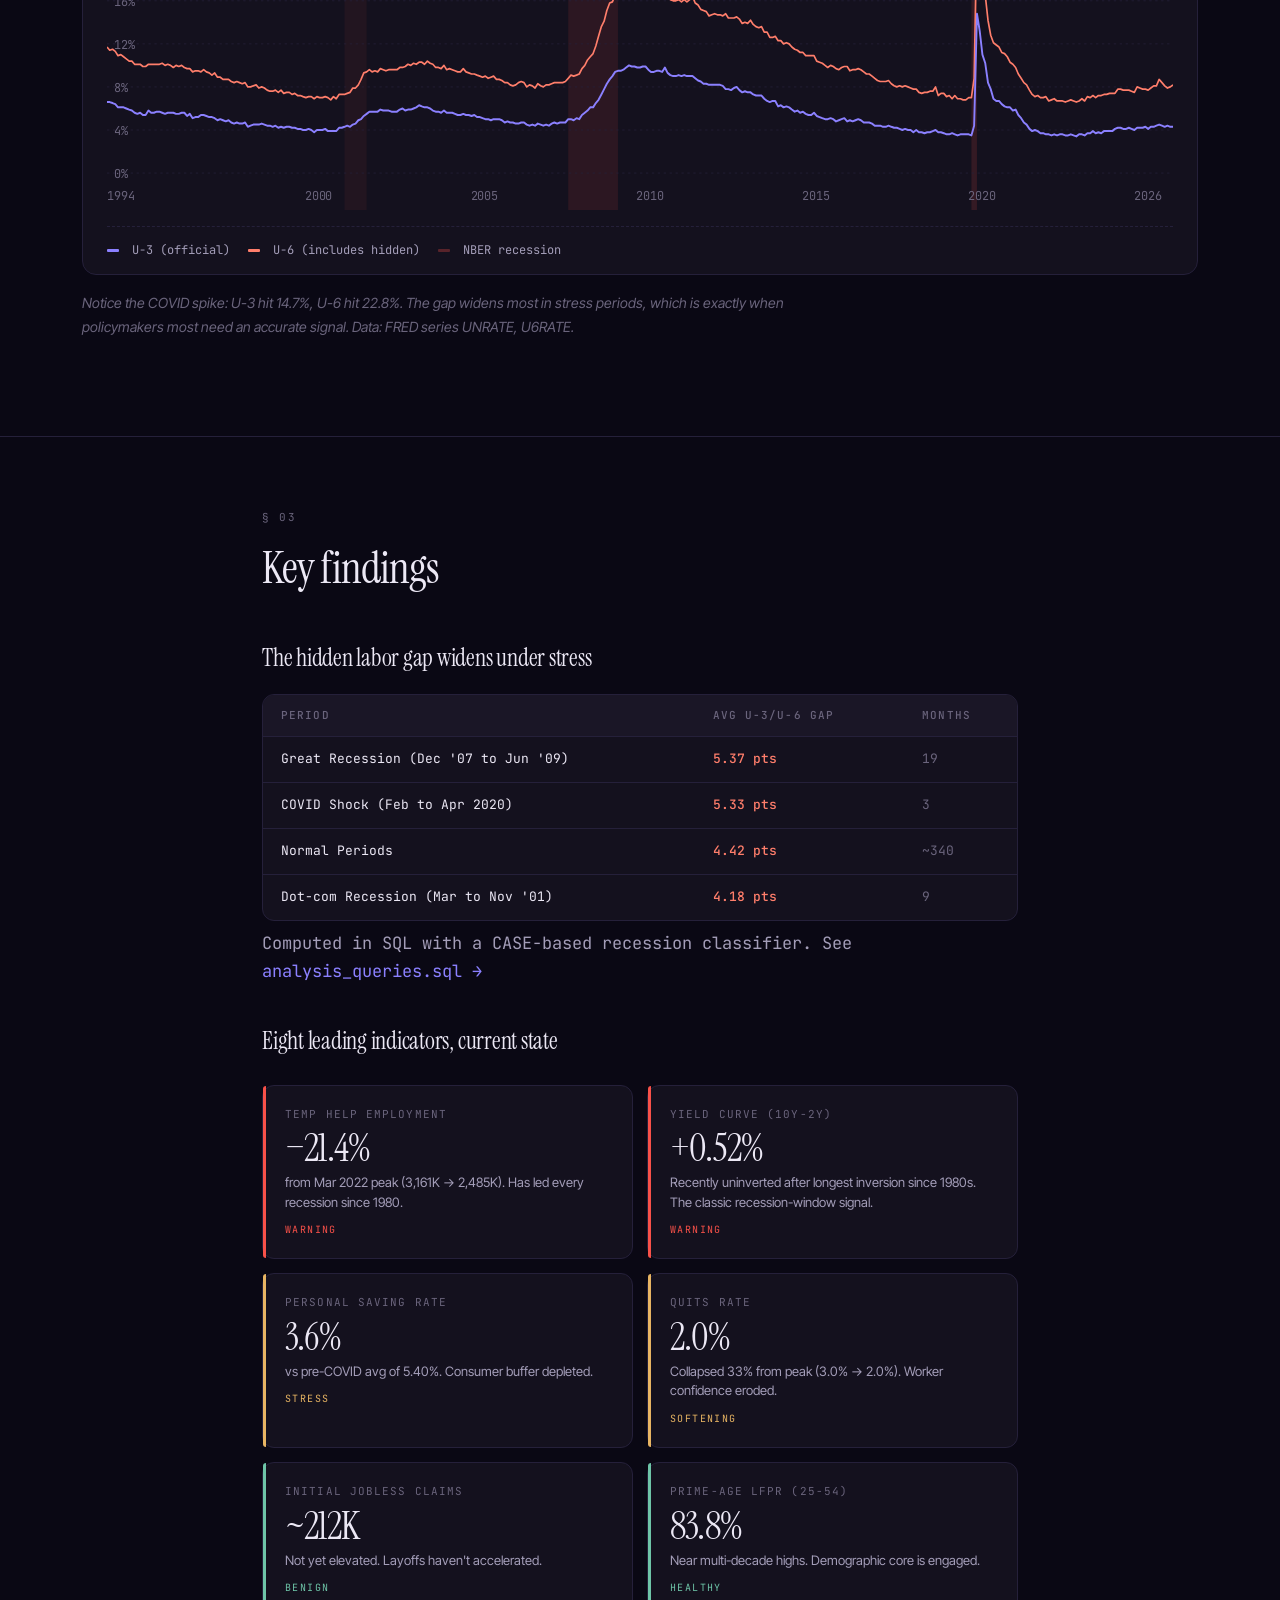
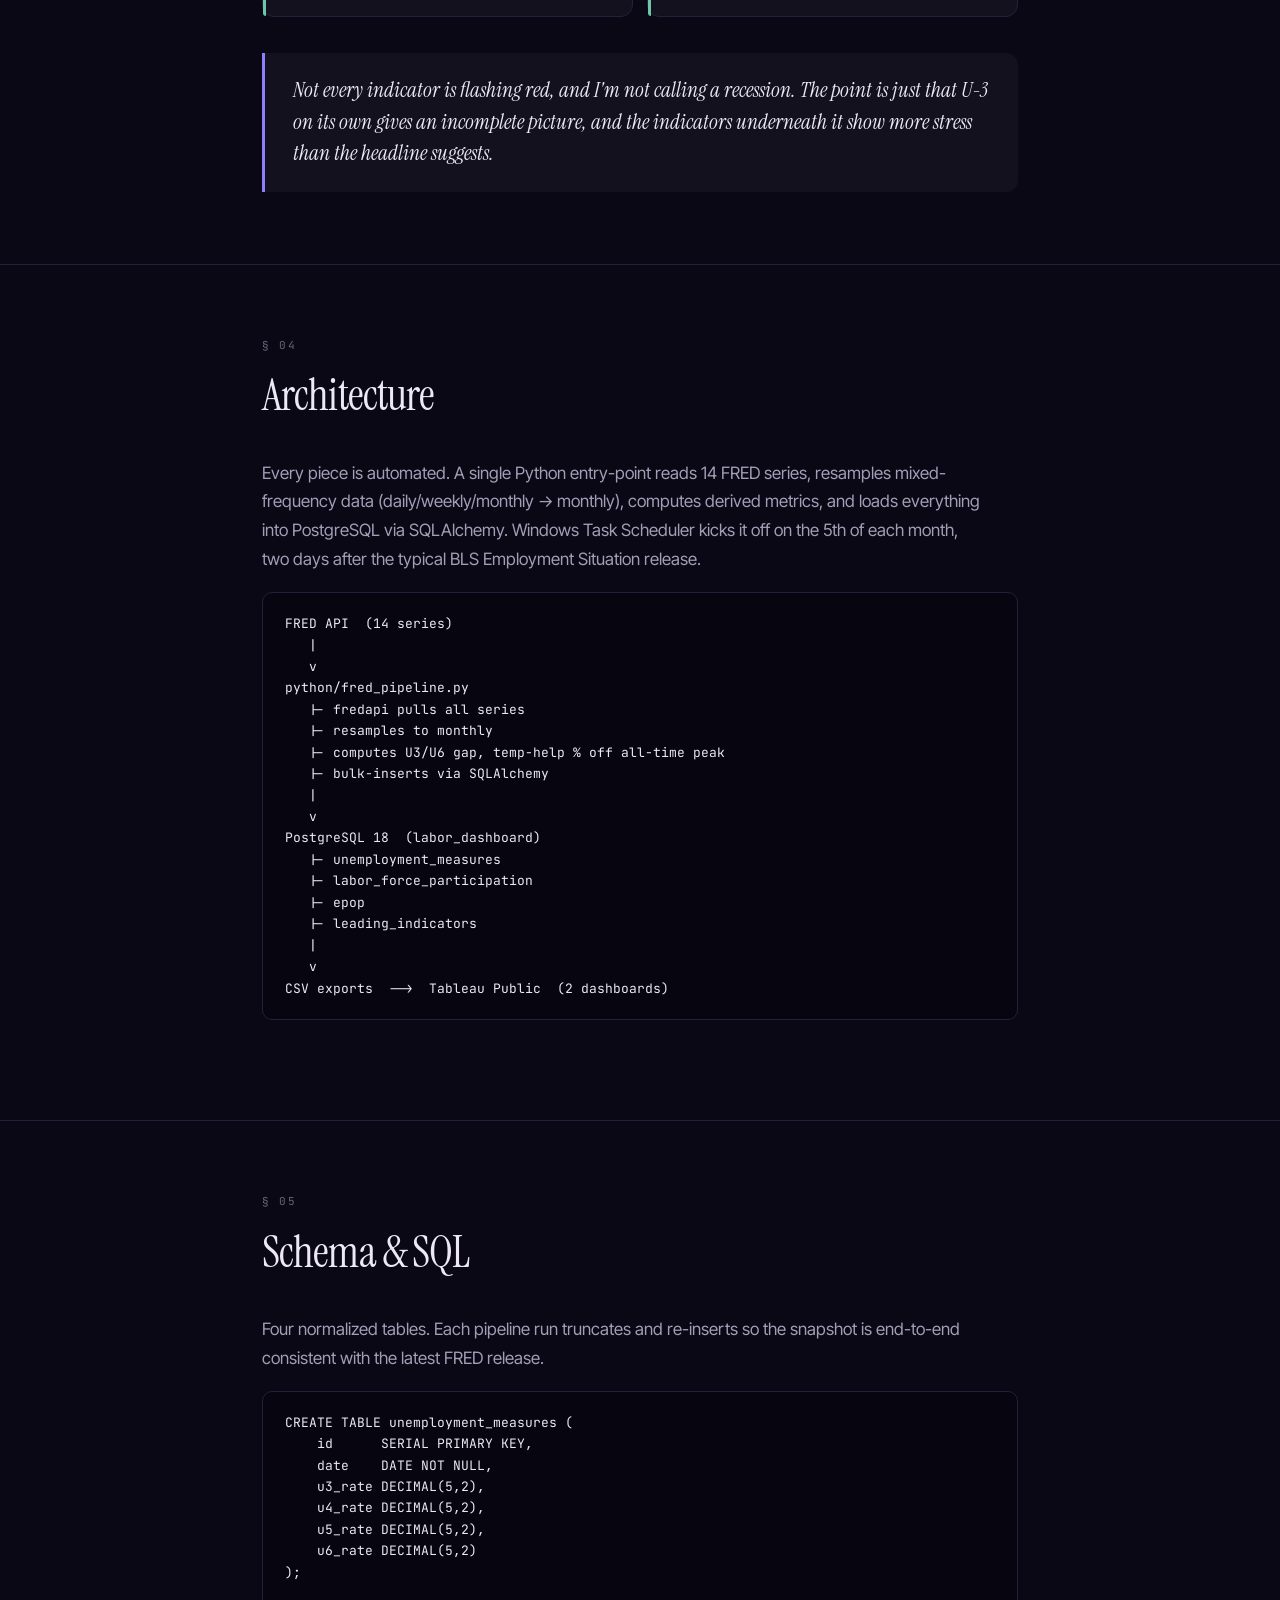
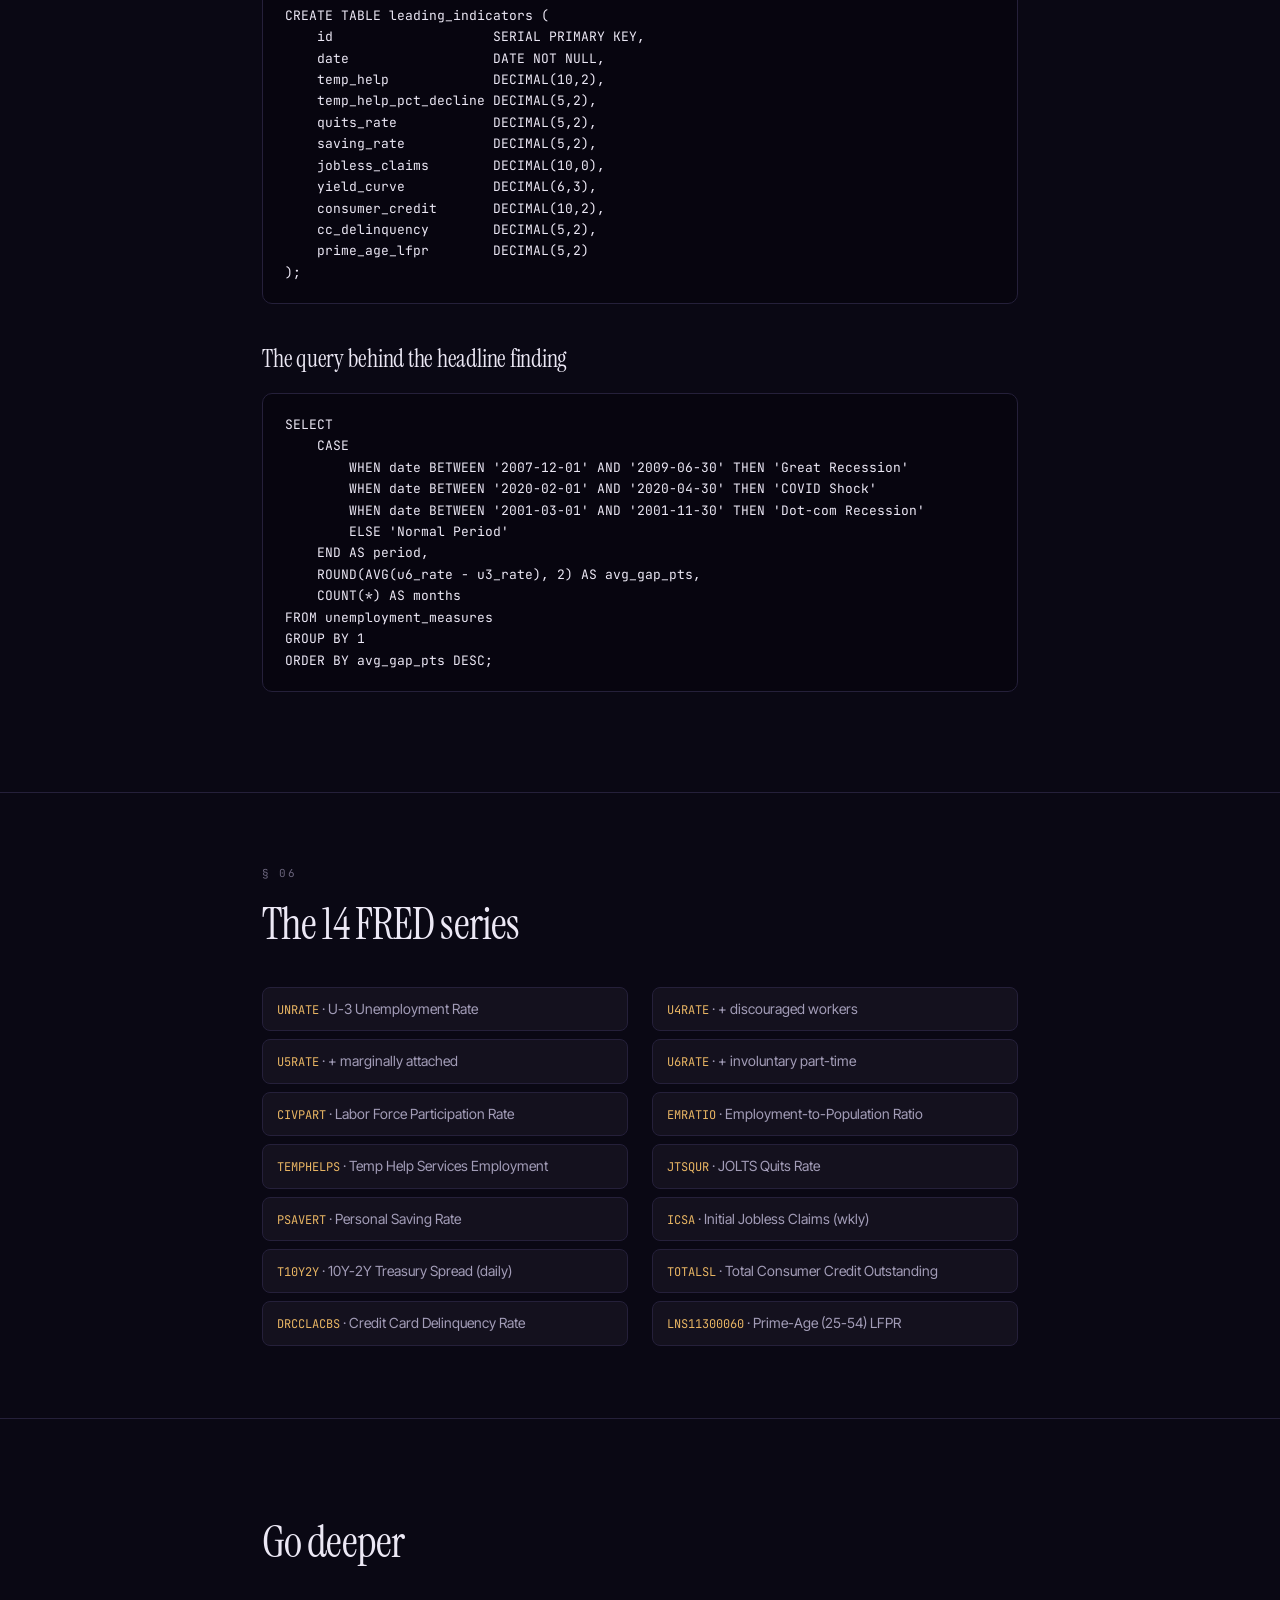
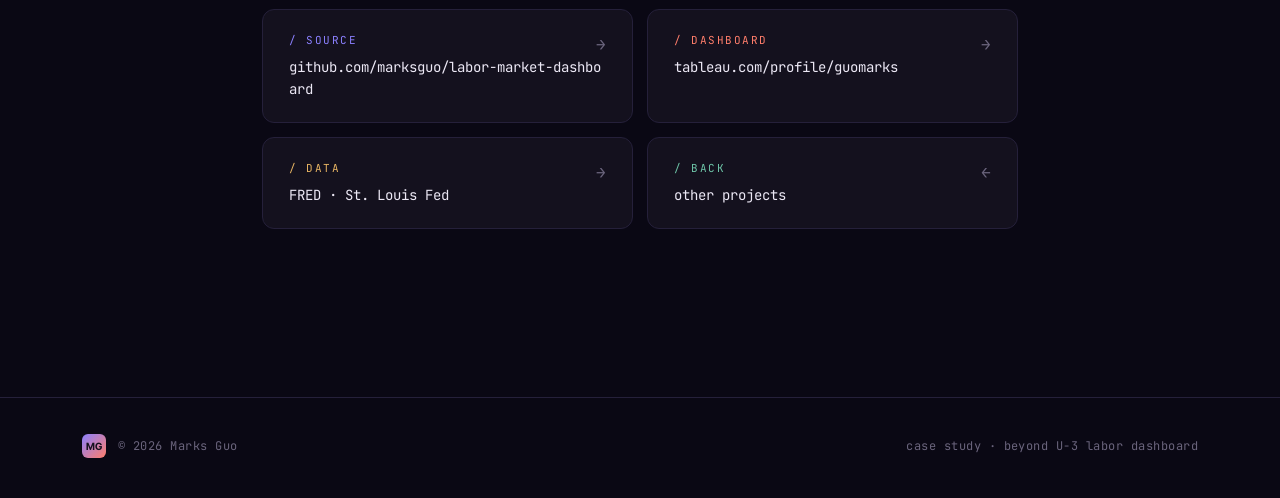
==== commit c4db5b02: "Animate site, add project charts, rewrite copy in my voice - Interactive particle background, animat" ====
--- a/labor-dashboard.html
+++ b/labor-dashboard.html
@@ -3,7 +3,7 @@
 <head>
 <meta charset="utf-8" />
 <meta name="viewport" content="width=device-width, initial-scale=1" />
-<title>Beyond U-3: Labor Market Dashboard — Marks Guo</title>
+<title>Beyond U-3: Labor Market Dashboard | Marks Guo</title>
 <meta name="description" content="Case study: how the U-3 unemployment rate systematically understates labor market stress. Automated FRED → PostgreSQL pipeline tracking 14 economic series across 30+ years." />
 
 <link rel="preconnect" href="https://fonts.googleapis.com" />
@@ -46,7 +46,7 @@
       <div class="case-meta">
         <span class="case-tag" style="--accent: #8b80ff;">01 / labor analytics</span>
         <span class="dot-sep">&middot;</span>
-        <span>May 2026 &mdash; current</span>
+        <span>May 2026 to now</span>
         <span class="dot-sep">&middot;</span>
         <span><span class="pulse-dot mini"></span> live pipeline</span>
       </div>
@@ -54,8 +54,8 @@
         Beyond <em>U-3</em>.
       </h1>
       <p class="case-sub">
-        How the headline unemployment rate systematically understates
-        labor market stress &mdash; and what to watch instead.
+        How the headline unemployment rate understates real labor market stress,
+        and what to watch instead.
       </p>
 
       <div class="case-stats">
@@ -86,9 +86,9 @@
       </ul>
       <p>
         The BLS U-6 rate, which includes all three, currently sits at
-        <strong>8.2%</strong> &mdash; nearly double U-3. This project builds the data
-        infrastructure to track that gap historically, contextualize it against
-        recessions, and monitor the forward-looking indicators that turn
+        <strong>8.2%</strong>, nearly double U-3. This project builds the data
+        infrastructure to track that gap over time, line it up against recessions,
+        and watch the forward-looking indicators that turn
         <em>before</em> U-3 does.
       </p>
     </div>
@@ -100,11 +100,11 @@
     <div class="container">
       <header class="chart-head">
         <span class="case-h-num">&sect; 02</span>
-        <h2 class="case-h">U-3 vs U-6, 1994&ndash;2026</h2>
+        <h2 class="case-h">U-3 vs U-6, 1994-2026</h2>
         <p class="case-sub-small">
           Monthly seasonally-adjusted rates from FRED. Shaded bands mark NBER recessions.
           The persistent gap between the two lines is the &ldquo;hidden&rdquo; labor stress
-          U-3 fails to capture.
+          U-3 misses.
         </p>
       </header>
 
@@ -188,7 +188,7 @@
 
       <p class="chart-caption">
         Notice the COVID spike: U-3 hit 14.7%, U-6 hit 22.8%. The gap widens
-        most in stress periods &mdash; exactly when policymakers most need accurate signals.
+        most in stress periods, which is exactly when policymakers most need an accurate signal.
         Data: FRED series UNRATE, U6RATE.
       </p>
     </div>
@@ -201,26 +201,26 @@
       <span class="case-h-num">&sect; 03</span>
       <h2 class="case-h">Key findings</h2>
 
-      <h3 class="case-sh">The hidden labor gap is not stable &mdash; it widens in stress</h3>
+      <h3 class="case-sh">The hidden labor gap widens under stress</h3>
       <div class="findings-table">
         <table>
           <thead>
             <tr><th>Period</th><th>Avg U-3/U-6 gap</th><th>Months</th></tr>
           </thead>
           <tbody>
-            <tr><td>Great Recession (Dec '07 &mdash; Jun '09)</td><td>5.37 pts</td><td>19</td></tr>
-            <tr><td>COVID Shock (Feb &mdash; Apr 2020)</td><td>5.33 pts</td><td>3</td></tr>
+            <tr><td>Great Recession (Dec '07 to Jun '09)</td><td>5.37 pts</td><td>19</td></tr>
+            <tr><td>COVID Shock (Feb to Apr 2020)</td><td>5.33 pts</td><td>3</td></tr>
             <tr><td>Normal Periods</td><td>4.42 pts</td><td>~340</td></tr>
-            <tr><td>Dot-com Recession (Mar &mdash; Nov '01)</td><td>4.18 pts</td><td>9</td></tr>
+            <tr><td>Dot-com Recession (Mar to Nov '01)</td><td>4.18 pts</td><td>9</td></tr>
           </tbody>
         </table>
       </div>
       <p class="case-aside">
-        Computed via SQL with a CASE-based recession classifier &mdash; see
+        Computed in SQL with a CASE-based recession classifier. See
         <a href="https://github.com/marksguo/labor-market-dashboard/blob/main/sql/analysis_queries.sql" target="_blank" rel="noopener">analysis_queries.sql &rarr;</a>
       </p>
 
-      <h3 class="case-sh">Eight leading indicators &mdash; current state</h3>
+      <h3 class="case-sh">Eight leading indicators, current state</h3>
       <div class="indicators">
         <div class="ind-card" style="--accent: #f85149;">
           <span class="ind-label">Temp Help Employment</span>
@@ -253,7 +253,7 @@
           <span class="ind-status">benign</span>
         </div>
         <div class="ind-card" style="--accent: #6ec5a8;">
-          <span class="ind-label">Prime-Age LFPR (25&ndash;54)</span>
+          <span class="ind-label">Prime-Age LFPR (25-54)</span>
           <span class="ind-value">83.8%</span>
           <span class="ind-note">Near multi-decade highs. Demographic core is engaged.</span>
           <span class="ind-status">healthy</span>
@@ -261,9 +261,9 @@
       </div>
 
       <blockquote class="case-quote">
-        Not every indicator is flashing red. The thesis is not that recession is
-        certain &mdash; it is that U-3 alone gives an incomplete picture, and the
-        indicators underneath show more stress than the headline suggests.
+        Not every indicator is flashing red, and I'm not calling a recession. The point
+        is just that U-3 on its own gives an incomplete picture, and the indicators
+        underneath it show more stress than the headline suggests.
       </blockquote>
     </div>
   </section>
@@ -369,10 +369,10 @@
         <div><code>JTSQUR</code> &middot; JOLTS Quits Rate</div>
         <div><code>PSAVERT</code> &middot; Personal Saving Rate</div>
         <div><code>ICSA</code> &middot; Initial Jobless Claims (wkly)</div>
-        <div><code>T10Y2Y</code> &middot; 10Y&ndash;2Y Treasury Spread (daily)</div>
+        <div><code>T10Y2Y</code> &middot; 10Y-2Y Treasury Spread (daily)</div>
         <div><code>TOTALSL</code> &middot; Total Consumer Credit Outstanding</div>
         <div><code>DRCCLACBS</code> &middot; Credit Card Delinquency Rate</div>
-        <div><code>LNS11300060</code> &middot; Prime-Age (25&ndash;54) LFPR</div>
+        <div><code>LNS11300060</code> &middot; Prime-Age (25-54) LFPR</div>
       </div>
     </div>
   </section>
--- a/styles.css
+++ b/styles.css
@@ -130,58 +130,13 @@
   mix-blend-mode: overlay;
 }
 
-main, .nav, .ticker, .footer { position: relative; z-index: 2; }
-
-/* =================================================================
-   TICKER
-   ================================================================= */
-.ticker {
-  position: sticky; top: 0; z-index: 60;
-  height: 28px;
-  background: var(--bg-alt);
-  border-bottom: 1px solid var(--border);
-  overflow: hidden;
-  font-family: var(--mono);
-  font-size: 11px;
-}
-.ticker-track {
-  display: inline-flex;
-  gap: 28px;
-  padding: 7px 0;
-  white-space: nowrap;
-  animation: marquee 70s linear infinite;
-  will-change: transform;
-}
-.ticker:hover .ticker-track { animation-play-state: paused; }
-@keyframes marquee {
-  0%   { transform: translateX(0); }
-  100% { transform: translateX(-50%); }
-}
-.t-item {
-  display: inline-flex; align-items: center; gap: 6px;
-  color: var(--text-soft);
-  letter-spacing: .03em;
-  text-transform: uppercase;
-}
-.t-item strong {
-  color: var(--text);
-  font-weight: 500;
-}
-.t-item i {
-  width: 0; height: 0;
-  display: inline-block;
-  border-left: 3.5px solid transparent;
-  border-right: 3.5px solid transparent;
-  margin-right: 2px;
-}
-.t-item i.up { border-bottom: 5px solid var(--c-mint); }
-.t-item i.dn { border-top:    5px solid var(--c-coral); }
+main, .nav, .footer { position: relative; z-index: 2; }
 
 /* =================================================================
    NAV
    ================================================================= */
 .nav {
-  position: sticky; top: 28px; z-index: 50;
+  position: sticky; top: 0; z-index: 50;
   backdrop-filter: blur(14px) saturate(140%);
   -webkit-backdrop-filter: blur(14px) saturate(140%);
   background: rgba(10,8,20,0.72);
@@ -271,16 +226,10 @@
    ================================================================= */
 .hero {
   position: relative;
-  padding: 96px 32px 80px;
-  max-width: 1180px;
+  padding: 96px 32px 96px;
+  max-width: 860px;
   margin: 0 auto;
   overflow: hidden;
-}
-.hero-grid {
-  display: grid;
-  grid-template-columns: 1.35fr 1fr;
-  gap: 48px;
-  align-items: center;
 }
 
 .hero-eyebrow {
@@ -323,13 +272,11 @@
 .hero-name {
   font-family: var(--display);
   font-size: clamp(64px, 10vw, 124px);
-  line-height: .92;
+  line-height: .94;
   letter-spacing: -0.03em;
   font-weight: 400;
   margin: 0 0 28px;
-  display: flex;
-  gap: .2em;
-  flex-wrap: wrap;
+  color: var(--text);
 }
 .hero-name .word {
   display: inline-block;
@@ -338,24 +285,13 @@
   animation: word-in .9s cubic-bezier(.22,1,.36,1) forwards;
   animation-delay: var(--d, 0s);
 }
-.gradient {
-  background: linear-gradient(120deg, var(--c-coral) 0%, var(--c-amber) 35%, var(--c-indigo) 75%, var(--c-violet) 100%);
-  background-size: 200% 100%;
-  -webkit-background-clip: text;
-  background-clip: text;
-  -webkit-text-fill-color: transparent;
-  color: transparent;
-  font-style: italic;
-  animation: word-in .9s cubic-bezier(.22,1,.36,1) forwards,
-             gradient-shift 8s ease-in-out infinite;
-  animation-delay: var(--d, 0s), 1s;
+.hero-name .period {
+  color: var(--c-coral);
+  display: inline-block;
+  margin-left: 2px;
 }
 @keyframes word-in {
   to { opacity: 1; transform: translateY(0); }
-}
-@keyframes gradient-shift {
-  0%, 100% { background-position: 0% 50%; }
-  50%      { background-position: 100% 50%; }
 }
 
 .hero-rotator {
@@ -507,46 +443,6 @@
   to { opacity: 1; }
 }
 
-/* hero sigil (SVG chart) */
-.hero-sigil {
-  display: flex; justify-content: center; align-items: center;
-  position: relative;
-}
-.hero-sigil::before {
-  content: '';
-  position: absolute;
-  inset: -30px;
-  border-radius: 50%;
-  background: radial-gradient(circle, rgba(139,128,255,.18) 0%, transparent 60%);
-  filter: blur(40px);
-}
-.sigil-svg {
-  width: 100%;
-  max-width: 380px;
-  height: auto;
-  position: relative;
-  z-index: 1;
-}
-#sigilLine {
-  stroke-dasharray: 1200;
-  stroke-dashoffset: 1200;
-  animation: draw-line 2.6s ease forwards .8s;
-}
-.sigil-dots circle {
-  opacity: 0;
-  animation: dot-in .5s ease forwards;
-}
-.sigil-dots circle:nth-child(1) { animation-delay: 2.2s; }
-.sigil-dots circle:nth-child(2) { animation-delay: 2.6s; }
-.sigil-dots circle:nth-child(3) { animation-delay: 3.0s; }
-@keyframes draw-line {
-  to { stroke-dashoffset: 0; }
-}
-@keyframes dot-in {
-  from { opacity: 0; transform: scale(.4); transform-origin: center; }
-  to   { opacity: 1; transform: scale(1); }
-}
-
 /* scroll cue */
 .scroll-cue {
   position: absolute;
@@ -714,6 +610,89 @@
 .card-v em { color: var(--text-soft); font-style: italic; font-size: 11px; }
 
 /* =================================================================
+   MORE ABOUT ME — personal cards
+   ================================================================= */
+.more-section {
+  background: linear-gradient(180deg,
+    rgba(232,138,184,.025) 0%,
+    rgba(232,181,99,.025) 50%,
+    rgba(110,197,168,.02) 100%);
+}
+.more-section .section-sub em {
+  color: var(--text-dim);
+  font-family: var(--display);
+  font-style: italic;
+  font-size: 16px;
+}
+
+.personal-grid {
+  display: grid;
+  grid-template-columns: repeat(3, 1fr);
+  gap: 18px;
+}
+
+.personal-card {
+  --accent: var(--c-rose);
+  position: relative;
+  background: var(--panel);
+  border: 1px solid var(--border);
+  border-radius: 14px;
+  padding: 40px 26px 26px;
+  transition: border-color .25s ease, transform .25s ease, box-shadow .25s ease;
+  overflow: hidden;
+}
+.personal-card::before {
+  content: '';
+  position: absolute;
+  inset: 0;
+  background: radial-gradient(circle at top right, var(--accent), transparent 70%);
+  opacity: 0;
+  transition: opacity .35s ease;
+  pointer-events: none;
+}
+.personal-card:hover {
+  border-color: var(--accent);
+  transform: translateY(-3px);
+  box-shadow: 0 16px 32px -18px rgba(0,0,0,.55);
+}
+.personal-card:hover::before { opacity: .06; }
+
+.pc-tab {
+  position: absolute;
+  top: 0; left: 22px;
+  padding: 5px 12px 6px;
+  background: var(--accent);
+  color: #14111e;
+  font-family: var(--mono);
+  font-size: 10.5px;
+  font-weight: 600;
+  letter-spacing: .14em;
+  text-transform: uppercase;
+  border-radius: 0 0 8px 8px;
+}
+
+.personal-card h3 {
+  font-family: var(--display);
+  font-size: 24px;
+  font-weight: 400;
+  margin: 0 0 10px;
+  color: var(--text);
+  letter-spacing: -.01em;
+  line-height: 1.2;
+}
+
+.pc-placeholder {
+  color: var(--text-soft);
+  font-style: italic;
+  font-size: 14.5px;
+  line-height: 1.6;
+  margin: 0;
+  position: relative;
+  padding-left: 14px;
+  border-left: 2px dashed var(--border-2);
+}
+
+/* =================================================================
    PROJECTS
    ================================================================= */
 .project {
@@ -958,6 +937,24 @@
 .spark-val.warn { color: var(--c-coral); }
 .spark-val.ok   { color: var(--c-mint); }
 
+/* project chart figures */
+.project-shot { margin: 4px 0 0; }
+.project-shot img {
+  width: 100%;
+  border-radius: 12px;
+  border: 1px solid rgba(255,255,255,.08);
+  display: block;
+  background: var(--bg-alt);
+}
+.project-shot figcaption {
+  margin: .6rem 0 0;
+  font-size: .78rem;
+  color: var(--text-soft);
+  font-family: var(--mono);
+  letter-spacing: .02em;
+}
+.project-shot figcaption b { color: var(--text-dim); font-weight: 600; }
+
 .project-links {
   display: flex; flex-wrap: wrap; gap: 22px;
   margin-top: 8px;
@@ -974,6 +971,88 @@
 .project-links a span { transition: transform .25s ease; }
 .project-links a:hover { border-bottom-color: var(--accent); }
 .project-links a:hover span { transform: translateX(4px); }
+
+/* =================================================================
+   IN PROGRESS — live systems
+   ================================================================= */
+.live-badge {
+  display: inline-flex; align-items: center; gap: 6px;
+  font-family: var(--mono);
+  font-size: 11px;
+  color: var(--c-mint);
+  text-transform: uppercase;
+  letter-spacing: .12em;
+  padding: 4px 10px;
+  border: 1px solid rgba(110,197,168,.35);
+  border-radius: 999px;
+  background: rgba(110,197,168,.08);
+}
+.link-static {
+  display: inline-flex; align-items: center; gap: 8px;
+  font-family: var(--mono);
+  font-size: 12.5px;
+  color: var(--text-soft);
+  letter-spacing: .03em;
+}
+
+.live-grid {
+  display: grid;
+  grid-template-columns: repeat(2, 1fr);
+  gap: 18px;
+  margin-top: 24px;
+}
+.live-card {
+  --accent: var(--c-indigo);
+  position: relative;
+  background: var(--panel);
+  border: 1px solid var(--border);
+  border-radius: 16px;
+  padding: 26px 26px 24px;
+  overflow: hidden;
+  transition: border-color .25s ease, transform .25s ease, box-shadow .25s ease;
+}
+.live-card::before {
+  content: '';
+  position: absolute; top: 0; left: 0;
+  width: 3px; height: 100%;
+  background: var(--accent);
+  opacity: .8;
+  transition: width .3s ease;
+}
+.live-card:hover { border-color: var(--border-2); transform: translateY(-3px); }
+.live-card:hover::before { width: 5px; }
+.live-head {
+  display: flex; align-items: center; justify-content: space-between;
+  gap: 12px; margin-bottom: 14px;
+}
+.live-k {
+  font-family: var(--mono);
+  font-size: 11px;
+  color: var(--accent);
+  letter-spacing: .1em;
+}
+.live-card h3 {
+  font-family: var(--display);
+  font-size: 25px;
+  font-weight: 400;
+  margin: 0 0 10px;
+  color: var(--text);
+  letter-spacing: -.01em;
+}
+.live-card p {
+  margin: 0;
+  color: var(--text-dim);
+  font-size: 14.5px;
+  line-height: 1.6;
+}
+.live-card p b { color: var(--text); font-weight: 600; }
+.live-stack {
+  margin-top: 14px !important;
+  font-family: var(--mono);
+  font-size: 11.5px !important;
+  color: var(--text-soft) !important;
+  letter-spacing: .04em;
+}
 
 /* =================================================================
    SKILLS
@@ -1229,15 +1308,187 @@
 }
 
 /* =================================================================
+   SCROLL PROGRESS BAR
+   ================================================================= */
+.scroll-progress {
+  position: fixed;
+  top: 0; left: 0;
+  height: 2px; width: 100%;
+  transform: scaleX(0);
+  transform-origin: 0 50%;
+  z-index: 100;
+  background: linear-gradient(90deg,
+    var(--c-indigo), var(--c-coral), var(--c-amber), var(--c-mint), var(--c-violet));
+  box-shadow: 0 0 12px rgba(139,128,255,.55);
+  will-change: transform;
+}
+
+/* =================================================================
+   INTERACTIVE PARTICLE BACKGROUND
+   ================================================================= */
+.bg-canvas {
+  position: fixed;
+  inset: 0;
+  z-index: 0;
+  pointer-events: none;
+  opacity: .55;
+  transition: opacity .5s ease;
+}
+
+/* =================================================================
+   TICKER RIBBON
+   ================================================================= */
+.ticker {
+  position: relative;
+  overflow: hidden;
+  border-top: 1px solid var(--border);
+  border-bottom: 1px solid var(--border);
+  background: linear-gradient(90deg, rgba(20,17,30,.7), rgba(10,8,20,.35), rgba(20,17,30,.7));
+  backdrop-filter: blur(6px);
+  padding: 13px 0;
+  z-index: 2;
+}
+.ticker::before, .ticker::after {
+  content: '';
+  position: absolute; top: 0; bottom: 0;
+  width: 140px; z-index: 2; pointer-events: none;
+}
+.ticker::before { left: 0;  background: linear-gradient(90deg, var(--bg), transparent); }
+.ticker::after  { right: 0; background: linear-gradient(270deg, var(--bg), transparent); }
+.ticker-track {
+  display: inline-flex;
+  white-space: nowrap;
+  will-change: transform;
+  animation: ticker-scroll 46s linear infinite;
+}
+.ticker:hover .ticker-track { animation-play-state: paused; }
+.ticker-item {
+  display: inline-flex; align-items: center; gap: 7px;
+  padding: 0 20px;
+  font-family: var(--mono);
+  font-size: 12.5px;
+  color: var(--text-soft);
+  letter-spacing: .06em;
+  border-right: 1px solid var(--border);
+}
+.ticker-item .tk-sym { font-weight: 600; }
+.ticker-item.held { color: var(--c-mint); }
+.ticker-item.held .tk-sym { color: var(--text); }
+.ticker-item .tk-mark { color: var(--c-mint); font-size: 9px; }
+.ticker-item.lead {
+  color: var(--c-mint);
+  font-weight: 600;
+  letter-spacing: .12em;
+  gap: 10px;
+  padding-left: 4px;
+}
+.ticker-item.lead .tk-note {
+  color: var(--text-soft);
+  font-weight: 400;
+  letter-spacing: .04em;
+  text-transform: none;
+}
+@keyframes ticker-scroll {
+  to { transform: translateX(-50%); }
+}
+
+/* =================================================================
+   ANIMATED GRADIENT BORDER (hover) — readable, no movement
+   ================================================================= */
+@property --beam-angle {
+  syntax: "<angle>";
+  initial-value: 0deg;
+  inherits: false;
+}
+.beam-host { position: relative; }
+.beam {
+  position: absolute;
+  inset: 0;
+  border-radius: inherit;
+  padding: 1.5px;               /* border thickness */
+  pointer-events: none;
+  z-index: 6;
+  opacity: 0;
+  transition: opacity .35s ease;
+  background: conic-gradient(from var(--beam-angle),
+    transparent 0deg,
+    color-mix(in srgb, var(--accent, #8b80ff) 92%, white) 35deg,
+    transparent 80deg,
+    transparent 180deg,
+    color-mix(in srgb, var(--accent, #8b80ff) 70%, transparent) 215deg,
+    transparent 260deg,
+    transparent 360deg);
+  -webkit-mask:
+    linear-gradient(#000 0 0) content-box,
+    linear-gradient(#000 0 0);
+  -webkit-mask-composite: xor;
+          mask:
+    linear-gradient(#000 0 0) content-box,
+    linear-gradient(#000 0 0);
+          mask-composite: exclude;
+}
+.beam-host:hover .beam {
+  opacity: 1;
+  animation: beam-rotate 3s linear infinite;
+}
+@keyframes beam-rotate { to { --beam-angle: 360deg; } }
+
+/* =================================================================
+   HERO NAME — animated gradient shimmer
+   ================================================================= */
+.hero-name .hero-glow {
+  background: linear-gradient(115deg,
+    var(--text) 0%, var(--c-indigo) 38%, var(--c-coral) 62%, var(--text) 100%);
+  background-size: 220% auto;
+  -webkit-background-clip: text;
+  background-clip: text;
+  color: transparent;
+  -webkit-text-fill-color: transparent;
+  animation: name-shimmer 9s linear infinite;
+}
+@keyframes name-shimmer {
+  to { background-position: 220% center; }
+}
+
+/* =================================================================
+   BACK TO TOP
+   ================================================================= */
+.to-top {
+  position: fixed;
+  right: 24px; bottom: 24px;
+  width: 46px; height: 46px;
+  border-radius: 13px;
+  display: grid; place-items: center;
+  background: rgba(20,17,30,.72);
+  border: 1px solid var(--border-2);
+  backdrop-filter: blur(8px);
+  color: var(--text);
+  cursor: pointer;
+  z-index: 60;
+  opacity: 0;
+  transform: translateY(16px) scale(.9);
+  pointer-events: none;
+  transition: opacity .3s ease,
+              transform .3s cubic-bezier(.34,1.56,.64,1),
+              border-color .2s ease, box-shadow .2s ease;
+}
+.to-top.show { opacity: 1; transform: none; pointer-events: auto; }
+.to-top:hover {
+  border-color: var(--c-indigo);
+  box-shadow: 0 12px 28px -12px rgba(139,128,255,.6);
+  transform: translateY(-3px);
+}
+.to-top svg { width: 18px; height: 18px; }
+
+/* =================================================================
    RESPONSIVE
    ================================================================= */
 @media (max-width: 1000px) {
-  .hero-grid { grid-template-columns: 1fr; gap: 40px; }
-  .hero-sigil { order: -1; max-width: 360px; margin: 0 auto; }
   .two-col { grid-template-columns: 1fr; gap: 28px; }
   .profile-card { position: static; }
   .project-body { grid-template-columns: 1fr; }
   .project-viz.horizontal { grid-template-columns: repeat(2, 1fr); }
+  .personal-grid { grid-template-columns: repeat(2, 1fr); }
 }
 
 @media (max-width: 820px) {
@@ -1250,6 +1501,7 @@
   .hero-stats { grid-template-columns: repeat(2, 1fr); }
   .skills-grid { grid-template-columns: 1fr; }
   .contact-grid { grid-template-columns: 1fr; }
+  .personal-grid { grid-template-columns: 1fr; }
   .project-head, .job-head { flex-direction: column; align-items: flex-start; }
   .project-when { padding-top: 0; }
   .job-meta { align-items: flex-start; flex-direction: row; gap: 12px; }
@@ -1277,5 +1529,7 @@
     animation-iteration-count: 1 !important;
     transition-duration: .01ms !important;
   }
-  .cursor-glow, .aurora { display: none !important; }
-}
+  .cursor-glow, .aurora, .bg-canvas, .beam { display: none !important; }
+  .ticker-track { animation: none !important; }
+  .hero-name .hero-glow { -webkit-text-fill-color: transparent; }
+}
